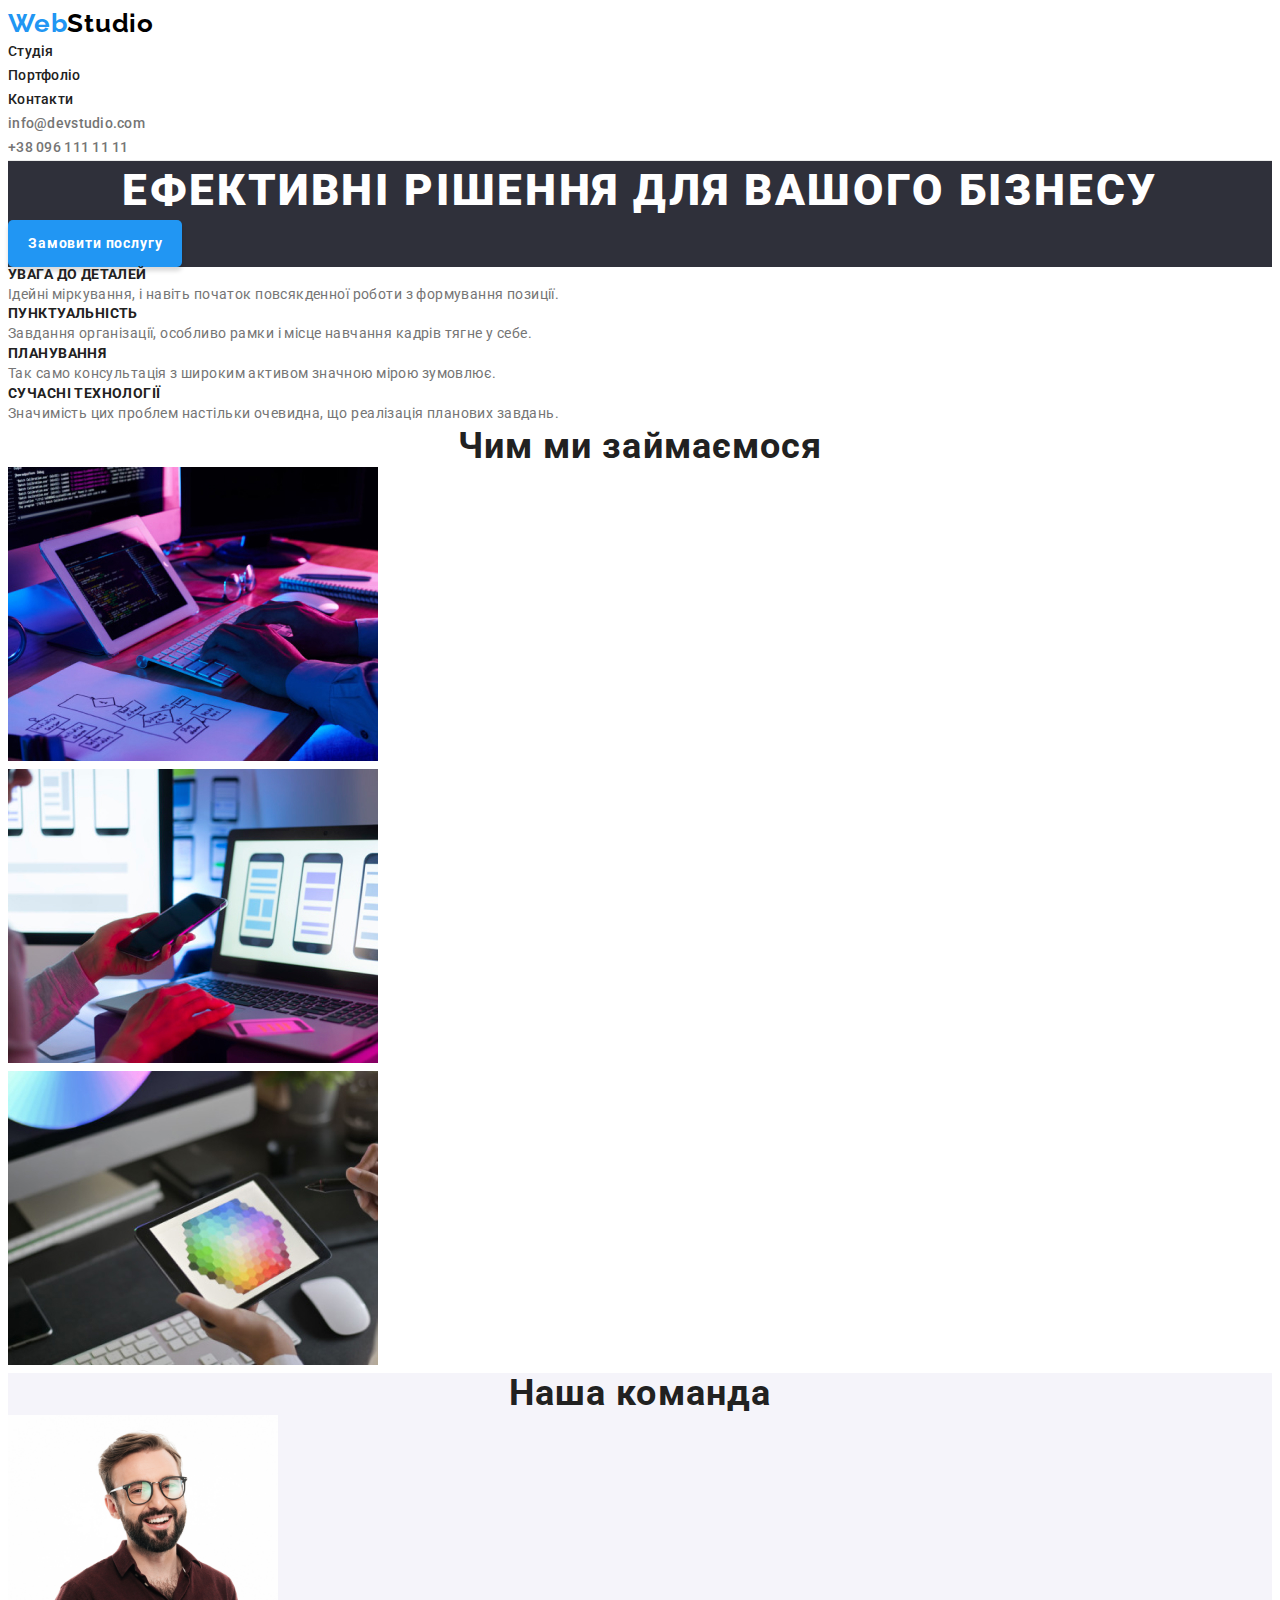
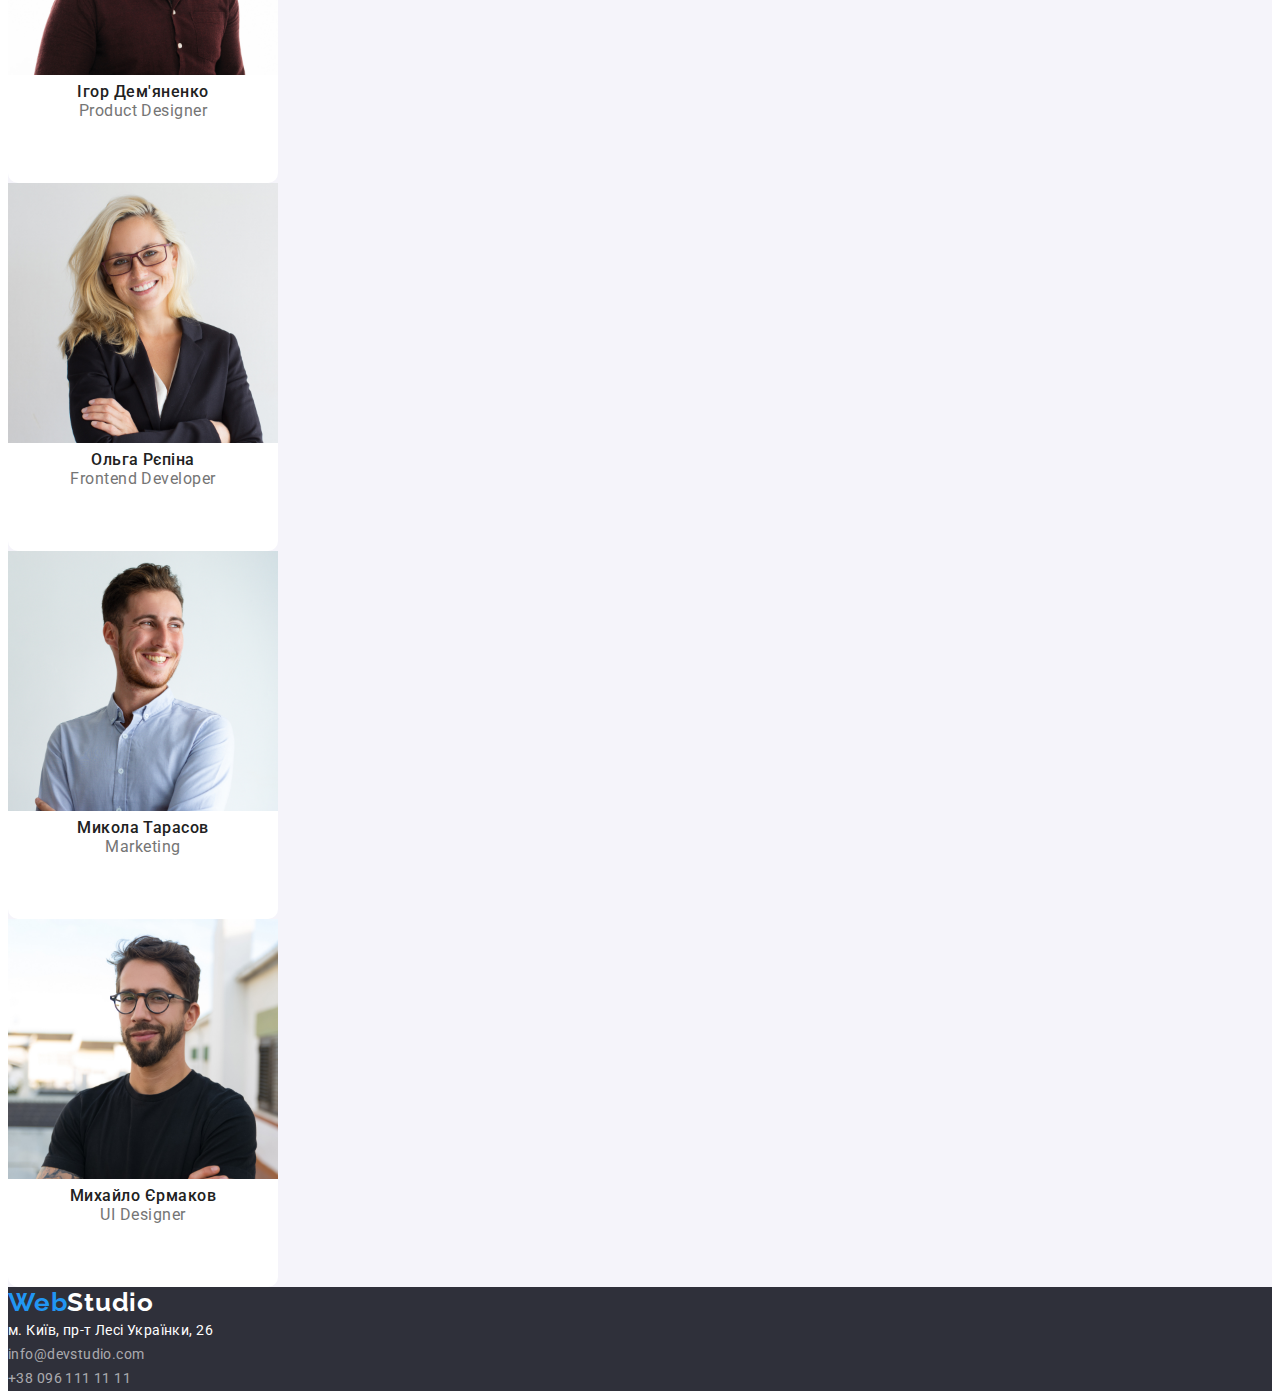
==== index.html @ 0bde0a6d "add reset.css" ====
<!DOCTYPE html>
<html lang="uk">
  <head>
    <meta charset="UTF-8" />
    <meta name="viewport" content="width=device-width, initial-scale=1.0" />
    <title>WebStudio</title>
    <link rel="preconnect" href="https://fonts.googleapis.com" />
    <link rel="preconnect" href="https://fonts.gstatic.com" crossorigin />
    <link
      href="https://fonts.googleapis.com/css2?family=Raleway:wght@700&family=Roboto:wdth,wght@75..100,100..900&display=swap"
      rel="stylesheet"
    />
    <link
      rel="stylesheet"
      href="https://cdnjs.cloudflare.com/ajax/libs/modern-normalize/3.0.1/modern-normalize.min.css"
      integrity="sha512-q6WgHqiHlKyOqslT/lgBgodhd03Wp4BEqKeW6nNtlOY4quzyG3VoQKFrieaCeSnuVseNKRGpGeDU3qPmabCANg=="
      crossorigin="anonymous"
      referrerpolicy="no-referrer"
    />
    <link rel="stylesheet" href="./src/styles/reset.css" />
    <link rel="stylesheet" href="./src/styles/style.css" />
  </head>
  <body>
    <!--Header-->
    <header class="header">
      <a class="logo" href="./index.html"
        >Web<span class="logo-part">Studio</span></a
      >
      <nav class="navigation">
        <ul class="nav-list">
          <li class="nav-item">
            <a class="nav-link" href="./index.html">Студія</a>
          </li>
          <li class="nav-item">
            <a class="nav-link" href="./src/pages/portfolio.html">Портфоліо</a>
          </li>
          <li class="nav-item">
            <a class="nav-link" href="#">Контакти</a>
          </li>
        </ul>
      </nav>
      <ul class="header-contacts-list">
        <li class="header-contacts-item">
          <a class="header-contacts-link" href="mailto:info@devstudio.com"
            >info@devstudio.com</a
          >
        </li>
        <li class="header-contacts-item">
          <a class="header-contacts-link" href="tel:+380961111111"
            >+38 096 111 11 11</a
          >
        </li>
      </ul>
    </header>
    <main class="main">
      <!--Title section-->
      <section class="hero">
        <div class="hero-description">
          <h1 class="hero-title">ЕФЕКТИВНІ РІШЕННЯ ДЛЯ ВАШОГО БІЗНЕСУ</h1>
          <button class="hero-button" type="button">Замовити послугу</button>
        </div>
      </section>
      <!--Work details-->
      <section class="advantures">
        <ul class="advantures-list">
          <li class="advantures-item">
            <h3 class="advantures-title">УВАГА ДО ДЕТАЛЕЙ</h3>
            <p class="advantures-text">
              Ідейні міркування, і навіть початок повсякденної роботи з
              формування позиції.
            </p>
          </li>
          <li class="advantures-item">
            <h3 class="advantures-title">ПУНКТУАЛЬНІСТЬ</h3>
            <p class="advantures-text">
              Завдання організації, особливо рамки і місце навчання кадрів тягне
              у себе.
            </p>
          </li>
          <li class="advantures-item">
            <h3 class="advantures-title">ПЛАНУВАННЯ</h3>
            <p class="advantures-text">
              Так само консультація з широким активом значною мірою зумовлює.
            </p>
          </li>
          <li class="advantures-item">
            <h3 class="advantures-title">СУЧАСНІ ТЕХНОЛОГІЇ</h3>
            <p class="advantures-text">
              Значимість цих проблем настільки очевидна, що реалізація планових
              завдань.
            </p>
          </li>
        </ul>
      </section>
      <!--Work photos-->
      <section class="work">
        <h2 class="work-title">Чим ми займаємося</h2>
        <ul class="work-list">
          <li class="work-item">
            <img
              class="work-photo"
              src="./src/img/work/frontend.jpg"
              alt="Frontend Development"
            />
          </li>
          <li class="work-item">
            <img
              class="work-photo"
              src="./src/img/work/design-1.jpg"
              alt="Product Design"
            />
          </li>
          <li class="work-item">
            <img
              class="work-photo"
              src="./src/img/work/design-2.jpg"
              alt="UI Design"
            />
          </li>
        </ul>
      </section>
      <!--Team bio-->
      <section class="team">
        <h2 class="team-title">Наша команда</h2>
        <ul class="team-list">
          <li class="team-item">
            <article class="teammate">
              <div class="teammate-photo">
                <img
                  class="teammate-img"
                  src="./src/img/team/igor.jpg"
                  alt="Ігор Дем'яненко"
                />
              </div>
              <h3 class="teammate-name">Ігор Дем'яненко</h3>
              <p class="teammate-role">Product Designer</p>
            </article>
          </li>
          <li class="team-item">
            <article class="teammate">
              <div class="teammate-photo">
                <img
                  class="teammate-img"
                  src="./src/img/team/olga.jpg"
                  alt="Ольга Рєпіна"
                />
              </div>
              <h3 class="teammate-name">Ольга Рєпіна</h3>
              <p class="teammate-role">Frontend Developer</p>
            </article>
          </li>
          <li class="team-item">
            <article class="teammate">
              <div class="teammate-photo">
                <img
                  class="teammate-img"
                  src="./src/img/team/mykola.jpg"
                  alt="икола Тарасов"
                />
              </div>
              <h3 class="teammate-name">Микола Тарасов</h3>
              <p class="teammate-role">Marketing</p>
            </article>
          </li>
          <li class="team-item">
            <article class="teammate">
              <div class="teammate-photo">
                <img
                  class="teammate-img"
                  src="./src/img/team/michailo.jpg"
                  alt="Михайло Єрмаков"
                />
              </div>
              <h3 class="teammate-name">Михайло Єрмаков</h3>
              <p class="teammate-role">UI Designer</p>
            </article>
          </li>
        </ul>
      </section>
    </main>
    <!--Footer-->
    <footer class="footer">
      <a class="footer-logo" href="/index.html"
        >Web<span class="footer-logo-part">Studio</span></a
      >
      <address class="footer-adress">
        <p class="footer-adress-text">м. Київ, пр-т Лесі Українки, 26</p>
        <ul class="footer-contacts-list">
          <li class="footer-contacts-item">
            <a class="footer-contacts-link" href="mailto:info@devstudio.com"
              >info@devstudio.com</a
            >
          </li>
          <li class="footer-contacts-item">
            <a class="footer-contacts-link" href="tel:+380961111111"
              >+38 096 111 11 11</a
            >
          </li>
        </ul>
      </address>
    </footer>
  </body>
</html>
---- src/styles/style.css ----
:root {
  /*Кольори*/
  --color-text-title: #212121;
  --color-bg-primary: #2f303a;
  --color-text-contact: rgba(255, 255, 255, 0.6);
  --color-header-border: #ececec;
  --color-team-section: #f5f4fa;
  --color-first-logo: #2196f3;
  --color-second-logo: #000000;
  --color-text-main: #757575;
  --color-work-section: #ffffff;
  --color-gallery-border: #eeeeee;

  /*Шрифти*/
  --font-primary: "Roboto", serif;
  --font-secondary: "Raleway", serif;
}

li {
  list-style-type: none;
}

ul {
  padding-left: 0;
}

body {
  font-family: var(--font-primary);
  font-size: 14px;
  font-weight: 400;
  line-height: 1.71;
  color: var(--color-text-main);
}

/*HEADER*/
.logo {
  font-family: var(--font-secondary);
  font-size: 26px;
  line-height: 1.19;
  font-weight: 700;
  text-decoration: none;
  cursor: pointer;
  color: var(--color-first-logo);
  letter-spacing: 0.03em;
}

.logo-part {
  color: var(--color-second-logo);
  letter-spacing: 0.03em;
}
.nav-link {
  text-decoration: none;
  font-weight: 500;
  color: var(--color-text-title);
  line-height: 1.14;
  letter-spacing: 0.02em;
}

.header-contacts-link {
  text-decoration: none;
  font-weight: 500;
  color: var(--color-text-main);
  line-height: 1.14;
  letter-spacing: 0.02em;
}

.nav-link:hover {
  color: var(--color-first-logo);
}

.nav-link:active {
  color: var(--color-first-logo);
}

.header-contacts-link:hover {
  color: var(--color-first-logo);
}

/*STUDIO SECTIONS*/
.hero {
  background-color: var(--color-bg-primary);
  border-top: 1px solid var(--color-header-border);
}

.hero-title {
  color: var(--color-work-section);
  font-weight: 900;
  line-height: 1.36;
  font-size: 44px;
  letter-spacing: 0.06em;
  text-transform: uppercase;
  text-align: center;
}

.hero-button {
  background-color: var(--color-first-logo);
  font-weight: 700;
  color: var(--color-work-section);
  line-height: 1.87;
  cursor: pointer;
  border: none;
  padding: 10px 20px;
  border-radius: 5px;
  letter-spacing: 0.06em;
  text-align: center;
  box-shadow: 0 4px 4px 0 rgba(0, 0, 0, 0.15);
}

.hero-button:hover {
  transform: translateY(-2px);
}

.advantures-title {
  font-size: 14px;
  font-weight: 700;
  line-height: 1.14;
  color: var(--color-text-title);
  letter-spacing: 0.03em;
  text-transform: uppercase;
}

.advantures-text {
  font-size: 14px;
  font-weight: 400;
  line-height: 1.7;
  color: var(--color-text-main);
  letter-spacing: 0.03em;
}

.work-title {
  color: var(--color-text-title);
  font-size: 36px;
  font-weight: 700;
  line-height: 1.16;
  letter-spacing: 0.03em;
  text-align: center;
}

/*Team Section*/
.team {
  background-color: var(--color-team-section);
}

.teammate {
  border-radius: 0 0 4px 4px;
  background-color: var(--color-work-section);
  border-radius: 10px;
  width: 270px;
  height: 368px;
}

.teammate-img {
  width: 270px;
  height: 260px;
}
.team-title {
  color: var(--color-text-title);
  font-size: 36px;
  font-weight: 700;
  line-height: 1.16;
  letter-spacing: 0.03em;
  text-align: center;
}

.teammate-name {
  font-size: 16px;
  color: var(--color-text-title);
  line-height: 1.18;
  font-weight: 500;
  letter-spacing: 0.03em;
  text-align: center;
}

.teammate-role {
  font-size: 16px;
  color: var(--color-text-main);
  line-height: 1.18;
  font-weight: 400;
  letter-spacing: 0.03em;
  text-align: center;
}

/*FOOTER*/
.footer {
  background-color: var(--color-bg-primary);
}

.footer-logo {
  font-family: var(--font-secondary);
  font-size: 26px;
  line-height: 1.19;
  font-weight: 700;
  text-decoration: none;
  cursor: pointer;
  color: var(--color-first-logo);
  letter-spacing: 0.03em;
}

.footer-logo-part {
  color: var(--color-work-section);
  letter-spacing: 0.03em;
}

.footer-adress-text {
  color: var(--color-work-section);
  font-size: 14px;
  line-height: 1.7;
  font-weight: 400;
  font-style: normal;
  letter-spacing: 0.03em;
}

.footer-contacts-link {
  color: var(--color-text-contact);
  font-size: 14px;
  line-height: 1.7;
  font-weight: 400;
  text-decoration: none;
  cursor: pointer;
  font-style: normal;
  letter-spacing: 0.03em;
}

.footer-contacts-link:hover {
  color: var(--color-work-section);
}
/*PORTFOLIO SECTION*/
.filter-button {
  font-size: 16px;
  font-weight: 500;
  line-height: 1.62;
  color: var(--color-text-title);
  background-color: var(--color-team-section);
  border: none;
  padding: 8px 16px;
  border-radius: 8px;
  cursor: pointer;
  letter-spacing: 0.03em;
  text-align: center;
}

.filter-button:hover {
  color: var(--color-work-section);
  background-color: var(--color-first-logo);
  box-shadow: 0 2px 2px 0 rgba(0, 0, 0, 0.12), 0 1px 2px 0 rgba(0, 0, 0, 0.08),
    0 3px 1px 0 rgba(0, 0, 0, 0.1);
}

.gallery-img {
  width: 370px;
  height: 294px;
}
.gallery-item {
  border-left: 1px solid var(--color-gallery-border);
  border-right: 1px solid var(--color-gallery-border);
  border-bottom: 1px solid var(--color-gallery-border);
  border-top: none;
}

.gallery-name {
  color: var(--color-text-title);
  font-weight: 700;
  line-height: 2;
  font-size: 18px;
  letter-spacing: 0.06em;
}

.gallery-category {
  font-size: 16px;
  font-weight: 400;
  line-height: 1.87;
  letter-spacing: 0.03em;
}

.portfolio {
  border-top: 1px solid var(--color-header-border);
}
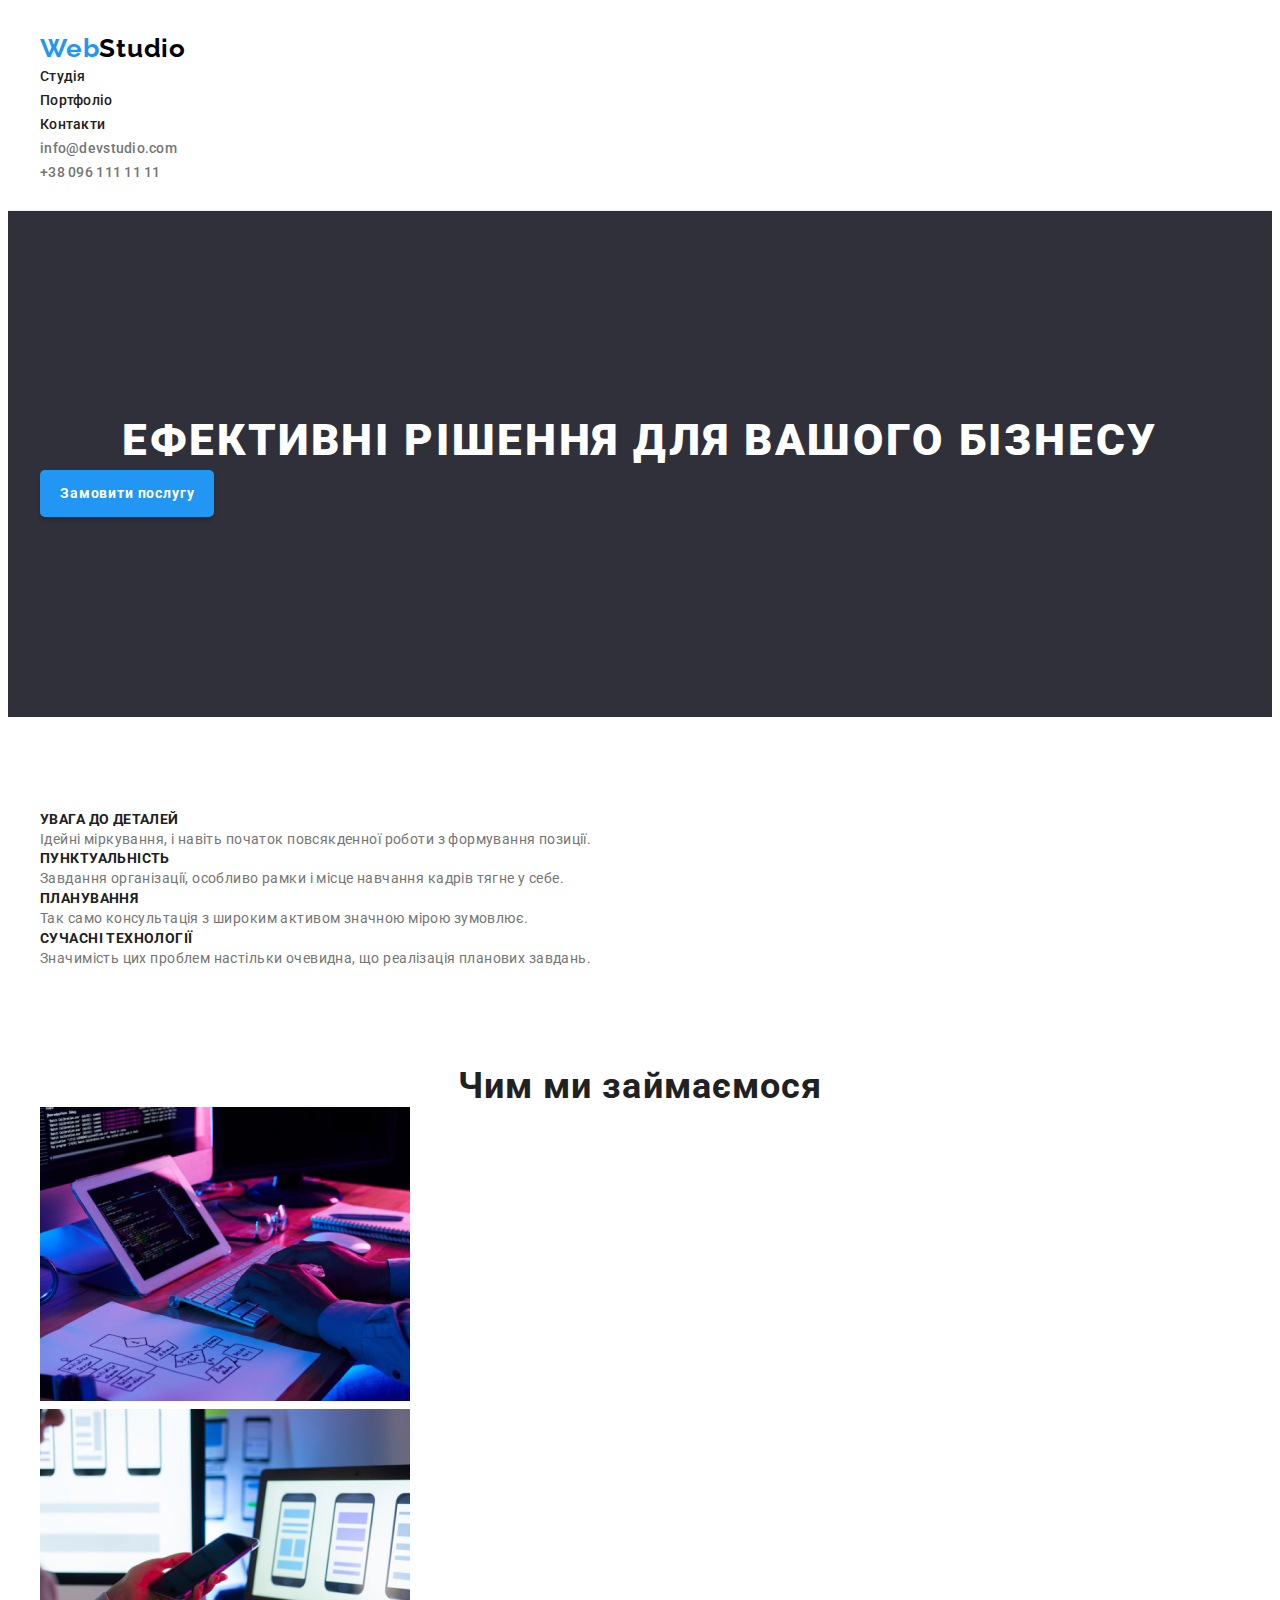
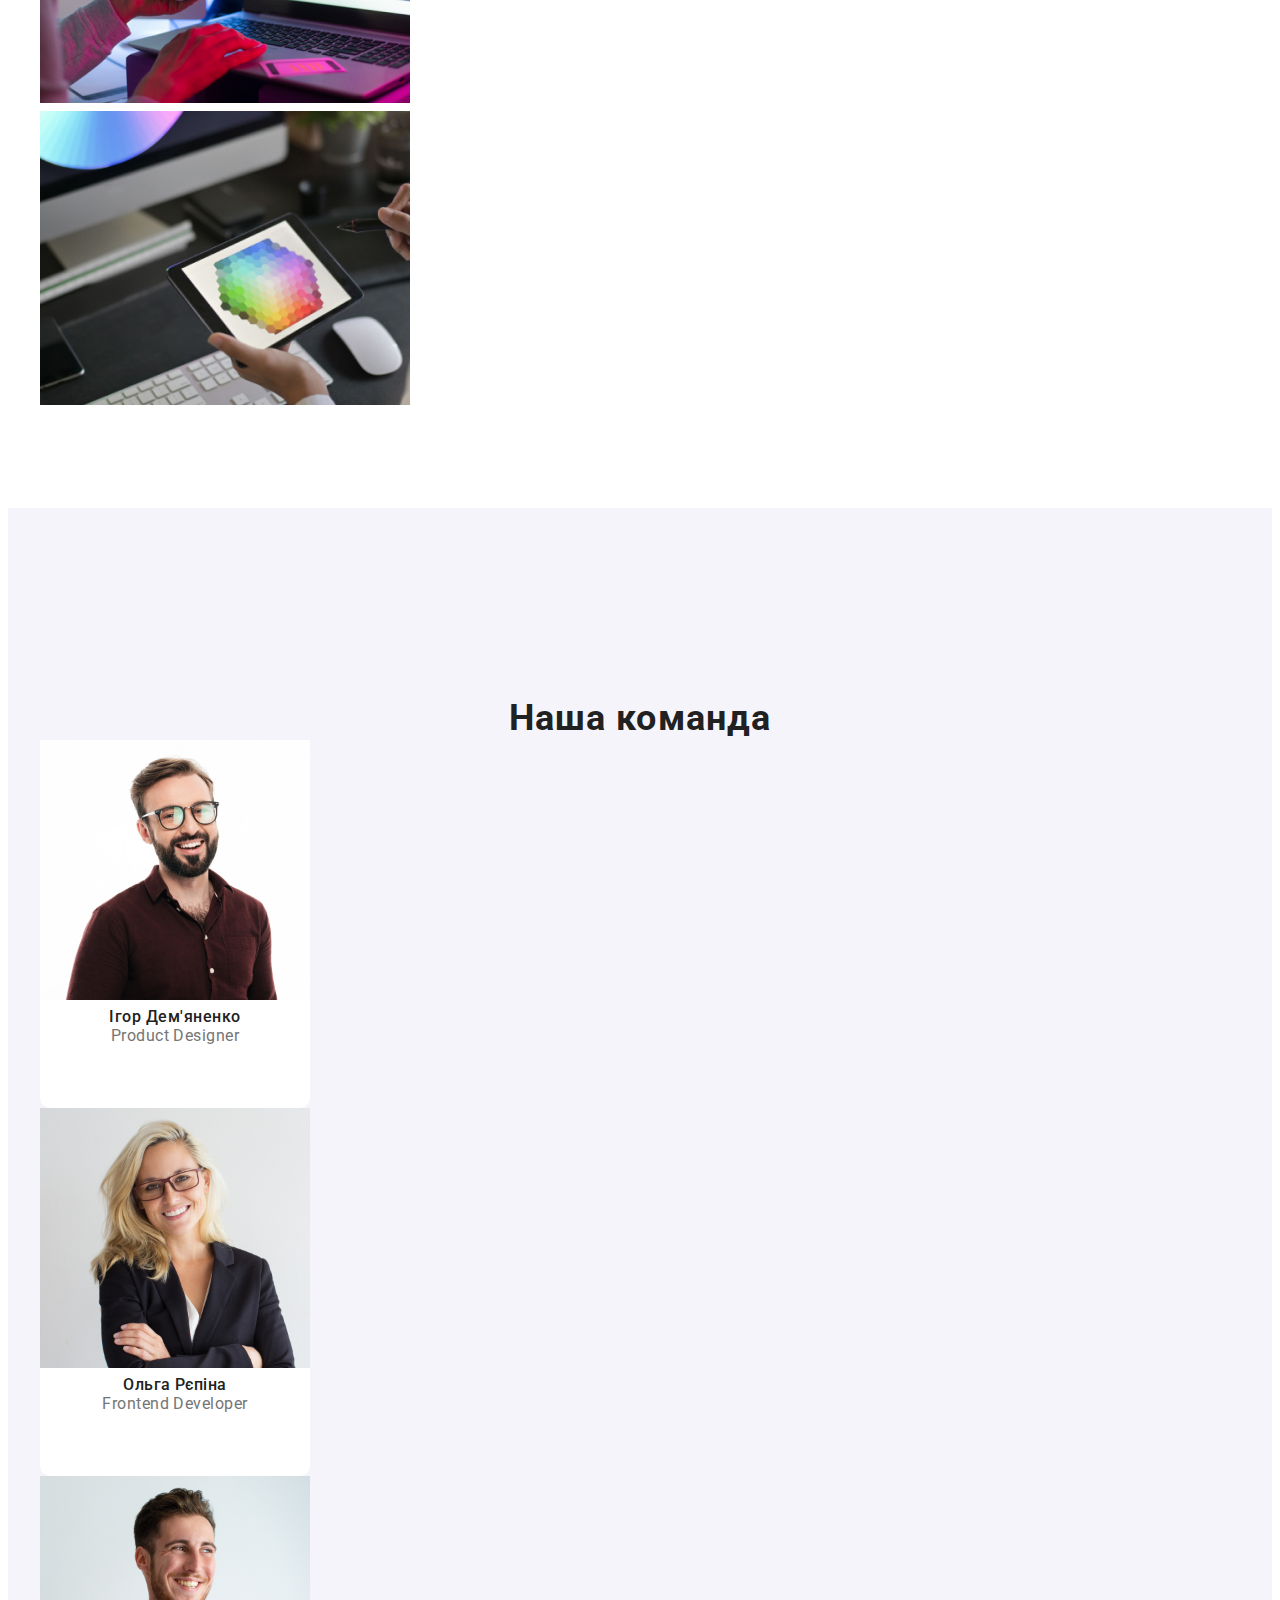
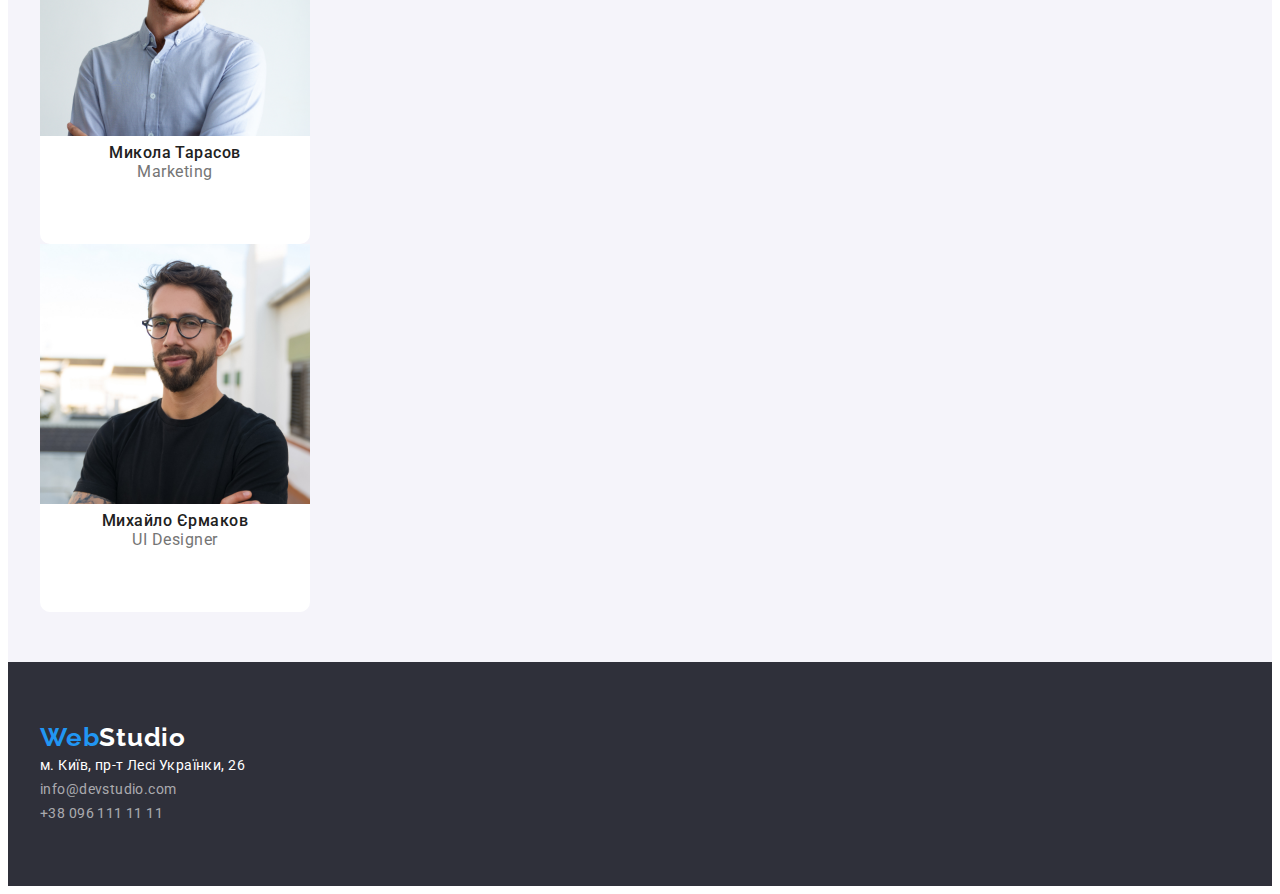
==== commit 935455eb: "add paddings" ====
--- a/index.html
+++ b/index.html
@@ -23,181 +23,195 @@
   <body>
     <!--Header-->
     <header class="header">
-      <a class="logo" href="./index.html"
-        >Web<span class="logo-part">Studio</span></a
-      >
-      <nav class="navigation">
-        <ul class="nav-list">
-          <li class="nav-item">
-            <a class="nav-link" href="./index.html">Студія</a>
-          </li>
-          <li class="nav-item">
-            <a class="nav-link" href="./src/pages/portfolio.html">Портфоліо</a>
-          </li>
-          <li class="nav-item">
-            <a class="nav-link" href="#">Контакти</a>
-          </li>
-        </ul>
-      </nav>
-      <ul class="header-contacts-list">
-        <li class="header-contacts-item">
-          <a class="header-contacts-link" href="mailto:info@devstudio.com"
-            >info@devstudio.com</a
-          >
-        </li>
-        <li class="header-contacts-item">
-          <a class="header-contacts-link" href="tel:+380961111111"
-            >+38 096 111 11 11</a
-          >
-        </li>
-      </ul>
-    </header>
-    <main class="main">
-      <!--Title section-->
-      <section class="hero">
-        <div class="hero-description">
-          <h1 class="hero-title">ЕФЕКТИВНІ РІШЕННЯ ДЛЯ ВАШОГО БІЗНЕСУ</h1>
-          <button class="hero-button" type="button">Замовити послугу</button>
-        </div>
-      </section>
-      <!--Work details-->
-      <section class="advantures">
-        <ul class="advantures-list">
-          <li class="advantures-item">
-            <h3 class="advantures-title">УВАГА ДО ДЕТАЛЕЙ</h3>
-            <p class="advantures-text">
-              Ідейні міркування, і навіть початок повсякденної роботи з
-              формування позиції.
-            </p>
-          </li>
-          <li class="advantures-item">
-            <h3 class="advantures-title">ПУНКТУАЛЬНІСТЬ</h3>
-            <p class="advantures-text">
-              Завдання організації, особливо рамки і місце навчання кадрів тягне
-              у себе.
-            </p>
-          </li>
-          <li class="advantures-item">
-            <h3 class="advantures-title">ПЛАНУВАННЯ</h3>
-            <p class="advantures-text">
-              Так само консультація з широким активом значною мірою зумовлює.
-            </p>
-          </li>
-          <li class="advantures-item">
-            <h3 class="advantures-title">СУЧАСНІ ТЕХНОЛОГІЇ</h3>
-            <p class="advantures-text">
-              Значимість цих проблем настільки очевидна, що реалізація планових
-              завдань.
-            </p>
-          </li>
-        </ul>
-      </section>
-      <!--Work photos-->
-      <section class="work">
-        <h2 class="work-title">Чим ми займаємося</h2>
-        <ul class="work-list">
-          <li class="work-item">
-            <img
-              class="work-photo"
-              src="./src/img/work/frontend.jpg"
-              alt="Frontend Development"
-            />
-          </li>
-          <li class="work-item">
-            <img
-              class="work-photo"
-              src="./src/img/work/design-1.jpg"
-              alt="Product Design"
-            />
-          </li>
-          <li class="work-item">
-            <img
-              class="work-photo"
-              src="./src/img/work/design-2.jpg"
-              alt="UI Design"
-            />
-          </li>
-        </ul>
-      </section>
-      <!--Team bio-->
-      <section class="team">
-        <h2 class="team-title">Наша команда</h2>
-        <ul class="team-list">
-          <li class="team-item">
-            <article class="teammate">
-              <div class="teammate-photo">
-                <img
-                  class="teammate-img"
-                  src="./src/img/team/igor.jpg"
-                  alt="Ігор Дем'яненко"
-                />
-              </div>
-              <h3 class="teammate-name">Ігор Дем'яненко</h3>
-              <p class="teammate-role">Product Designer</p>
-            </article>
-          </li>
-          <li class="team-item">
-            <article class="teammate">
-              <div class="teammate-photo">
-                <img
-                  class="teammate-img"
-                  src="./src/img/team/olga.jpg"
-                  alt="Ольга Рєпіна"
-                />
-              </div>
-              <h3 class="teammate-name">Ольга Рєпіна</h3>
-              <p class="teammate-role">Frontend Developer</p>
-            </article>
-          </li>
-          <li class="team-item">
-            <article class="teammate">
-              <div class="teammate-photo">
-                <img
-                  class="teammate-img"
-                  src="./src/img/team/mykola.jpg"
-                  alt="икола Тарасов"
-                />
-              </div>
-              <h3 class="teammate-name">Микола Тарасов</h3>
-              <p class="teammate-role">Marketing</p>
-            </article>
-          </li>
-          <li class="team-item">
-            <article class="teammate">
-              <div class="teammate-photo">
-                <img
-                  class="teammate-img"
-                  src="./src/img/team/michailo.jpg"
-                  alt="Михайло Єрмаков"
-                />
-              </div>
-              <h3 class="teammate-name">Михайло Єрмаков</h3>
-              <p class="teammate-role">UI Designer</p>
-            </article>
-          </li>
-        </ul>
-      </section>
-    </main>
-    <!--Footer-->
-    <footer class="footer">
-      <a class="footer-logo" href="/index.html"
-        >Web<span class="footer-logo-part">Studio</span></a
-      >
-      <address class="footer-adress">
-        <p class="footer-adress-text">м. Київ, пр-т Лесі Українки, 26</p>
-        <ul class="footer-contacts-list">
-          <li class="footer-contacts-item">
-            <a class="footer-contacts-link" href="mailto:info@devstudio.com"
+      <div class="container">
+        <a class="logo" href="./index.html"
+          >Web<span class="logo-part">Studio</span></a
+        >
+        <nav class="navigation">
+          <ul class="nav-list">
+            <li class="nav-item">
+              <a class="nav-link" href="./index.html">Студія</a>
+            </li>
+            <li class="nav-item">
+              <a class="nav-link" href="./src/pages/portfolio.html"
+                >Портфоліо</a
+              >
+            </li>
+            <li class="nav-item">
+              <a class="nav-link" href="#">Контакти</a>
+            </li>
+          </ul>
+        </nav>
+        <ul class="header-contacts-list">
+          <li class="header-contacts-item">
+            <a class="header-contacts-link" href="mailto:info@devstudio.com"
               >info@devstudio.com</a
             >
           </li>
-          <li class="footer-contacts-item">
-            <a class="footer-contacts-link" href="tel:+380961111111"
+          <li class="header-contacts-item">
+            <a class="header-contacts-link" href="tel:+380961111111"
               >+38 096 111 11 11</a
             >
           </li>
         </ul>
-      </address>
+      </div>
+    </header>
+    <main class="main">
+      <!--Hero section-->
+      <section class="hero">
+        <div class="container">
+          <div class="hero-description">
+            <h1 class="hero-title">ЕФЕКТИВНІ РІШЕННЯ ДЛЯ ВАШОГО БІЗНЕСУ</h1>
+            <button class="hero-button" type="button">Замовити послугу</button>
+          </div>
+        </div>
+      </section>
+      <!--Work details-->
+      <section class="advantures">
+        <div class="container">
+          <ul class="advantures-list">
+            <li class="advantures-item">
+              <h3 class="advantures-title">УВАГА ДО ДЕТАЛЕЙ</h3>
+              <p class="advantures-text">
+                Ідейні міркування, і навіть початок повсякденної роботи з
+                формування позиції.
+              </p>
+            </li>
+            <li class="advantures-item">
+              <h3 class="advantures-title">ПУНКТУАЛЬНІСТЬ</h3>
+              <p class="advantures-text">
+                Завдання організації, особливо рамки і місце навчання кадрів
+                тягне у себе.
+              </p>
+            </li>
+            <li class="advantures-item">
+              <h3 class="advantures-title">ПЛАНУВАННЯ</h3>
+              <p class="advantures-text">
+                Так само консультація з широким активом значною мірою зумовлює.
+              </p>
+            </li>
+            <li class="advantures-item">
+              <h3 class="advantures-title">СУЧАСНІ ТЕХНОЛОГІЇ</h3>
+              <p class="advantures-text">
+                Значимість цих проблем настільки очевидна, що реалізація
+                планових завдань.
+              </p>
+            </li>
+          </ul>
+        </div>
+      </section>
+      <!--Work photos-->
+      <section class="work">
+        <div class="container">
+          <h2 class="work-title">Чим ми займаємося</h2>
+          <ul class="work-list">
+            <li class="work-item">
+              <img
+                class="work-photo"
+                src="./src/img/work/frontend.jpg"
+                alt="Frontend Development"
+              />
+            </li>
+            <li class="work-item">
+              <img
+                class="work-photo"
+                src="./src/img/work/design-1.jpg"
+                alt="Product Design"
+              />
+            </li>
+            <li class="work-item">
+              <img
+                class="work-photo"
+                src="./src/img/work/design-2.jpg"
+                alt="UI Design"
+              />
+            </li>
+          </ul>
+        </div>
+      </section>
+      <!--Team bio-->
+      <section class="team">
+        <div class="container">
+          <h2 class="team-title">Наша команда</h2>
+          <ul class="team-list">
+            <li class="team-item">
+              <article class="teammate">
+                <div class="teammate-photo">
+                  <img
+                    class="teammate-img"
+                    src="./src/img/team/igor.jpg"
+                    alt="Ігор Дем'яненко"
+                  />
+                </div>
+                <h3 class="teammate-name">Ігор Дем'яненко</h3>
+                <p class="teammate-role">Product Designer</p>
+              </article>
+            </li>
+            <li class="team-item">
+              <article class="teammate">
+                <div class="teammate-photo">
+                  <img
+                    class="teammate-img"
+                    src="./src/img/team/olga.jpg"
+                    alt="Ольга Рєпіна"
+                  />
+                </div>
+                <h3 class="teammate-name">Ольга Рєпіна</h3>
+                <p class="teammate-role">Frontend Developer</p>
+              </article>
+            </li>
+            <li class="team-item">
+              <article class="teammate">
+                <div class="teammate-photo">
+                  <img
+                    class="teammate-img"
+                    src="./src/img/team/mykola.jpg"
+                    alt="икола Тарасов"
+                  />
+                </div>
+                <h3 class="teammate-name">Микола Тарасов</h3>
+                <p class="teammate-role">Marketing</p>
+              </article>
+            </li>
+            <li class="team-item">
+              <article class="teammate">
+                <div class="teammate-photo">
+                  <img
+                    class="teammate-img"
+                    src="./src/img/team/michailo.jpg"
+                    alt="Михайло Єрмаков"
+                  />
+                </div>
+                <h3 class="teammate-name">Михайло Єрмаков</h3>
+                <p class="teammate-role">UI Designer</p>
+              </article>
+            </li>
+          </ul>
+        </div>
+      </section>
+    </main>
+    <!--Footer-->
+    <footer class="footer">
+      <div class="container">
+        <a class="footer-logo" href="/index.html"
+          >Web<span class="footer-logo-part">Studio</span></a
+        >
+        <address class="footer-adress">
+          <p class="footer-adress-text">м. Київ, пр-т Лесі Українки, 26</p>
+          <ul class="footer-contacts-list">
+            <li class="footer-contacts-item">
+              <a class="footer-contacts-link" href="mailto:info@devstudio.com"
+                >info@devstudio.com</a
+              >
+            </li>
+            <li class="footer-contacts-item">
+              <a class="footer-contacts-link" href="tel:+380961111111"
+                >+38 096 111 11 11</a
+              >
+            </li>
+          </ul>
+        </address>
+      </div>
     </footer>
   </body>
 </html>
--- a/src/styles/style.css
+++ b/src/styles/style.css
@@ -32,6 +32,14 @@
   color: var(--color-text-main);
 }
 
+.container {
+  max-width: 1200px;
+  margin-right: auto;
+  margin-left: auto;
+  padding-right: 15px;
+  padding-left: 15px;
+}
+
 /*HEADER*/
 .logo {
   font-family: var(--font-secondary);
@@ -44,6 +52,10 @@
   letter-spacing: 0.03em;
 }
 
+.header {
+  padding-top: 25px;
+  padding-bottom: 25px;
+}
 .logo-part {
   color: var(--color-second-logo);
   letter-spacing: 0.03em;
@@ -76,10 +88,12 @@
   color: var(--color-first-logo);
 }
 
-/*STUDIO SECTIONS*/
+/*Hero Section*/
 .hero {
   background-color: var(--color-bg-primary);
   border-top: 1px solid var(--color-header-border);
+  padding-top: 200px;
+  padding-bottom: 200px;
 }
 
 .hero-title {
@@ -110,6 +124,11 @@
   transform: translateY(-2px);
 }
 
+/*Work Details Section*/
+.advantures {
+  padding-top: 95px;
+  padding-bottom: 95px;
+}
 .advantures-title {
   font-size: 14px;
   font-weight: 700;
@@ -127,6 +146,7 @@
   letter-spacing: 0.03em;
 }
 
+/*Work Section*/
 .work-title {
   color: var(--color-text-title);
   font-size: 36px;
@@ -134,11 +154,17 @@
   line-height: 1.16;
   letter-spacing: 0.03em;
   text-align: center;
+}
+
+.work {
+  padding-bottom: 95px;
 }
 
 /*Team Section*/
 .team {
   background-color: var(--color-team-section);
+  padding-top: 190px;
+  padding-bottom: 50px;
 }
 
 .teammate {
@@ -183,6 +209,8 @@
 /*FOOTER*/
 .footer {
   background-color: var(--color-bg-primary);
+  padding-top: 60px;
+  padding-bottom: 60px;
 }
 
 .footer-logo {
@@ -225,6 +253,10 @@
   color: var(--color-work-section);
 }
 /*PORTFOLIO SECTION*/
+.portfolio {
+  padding-top: 70px;
+  padding-bottom: 95px;
+}
 .filter-button {
   font-size: 16px;
   font-weight: 500;
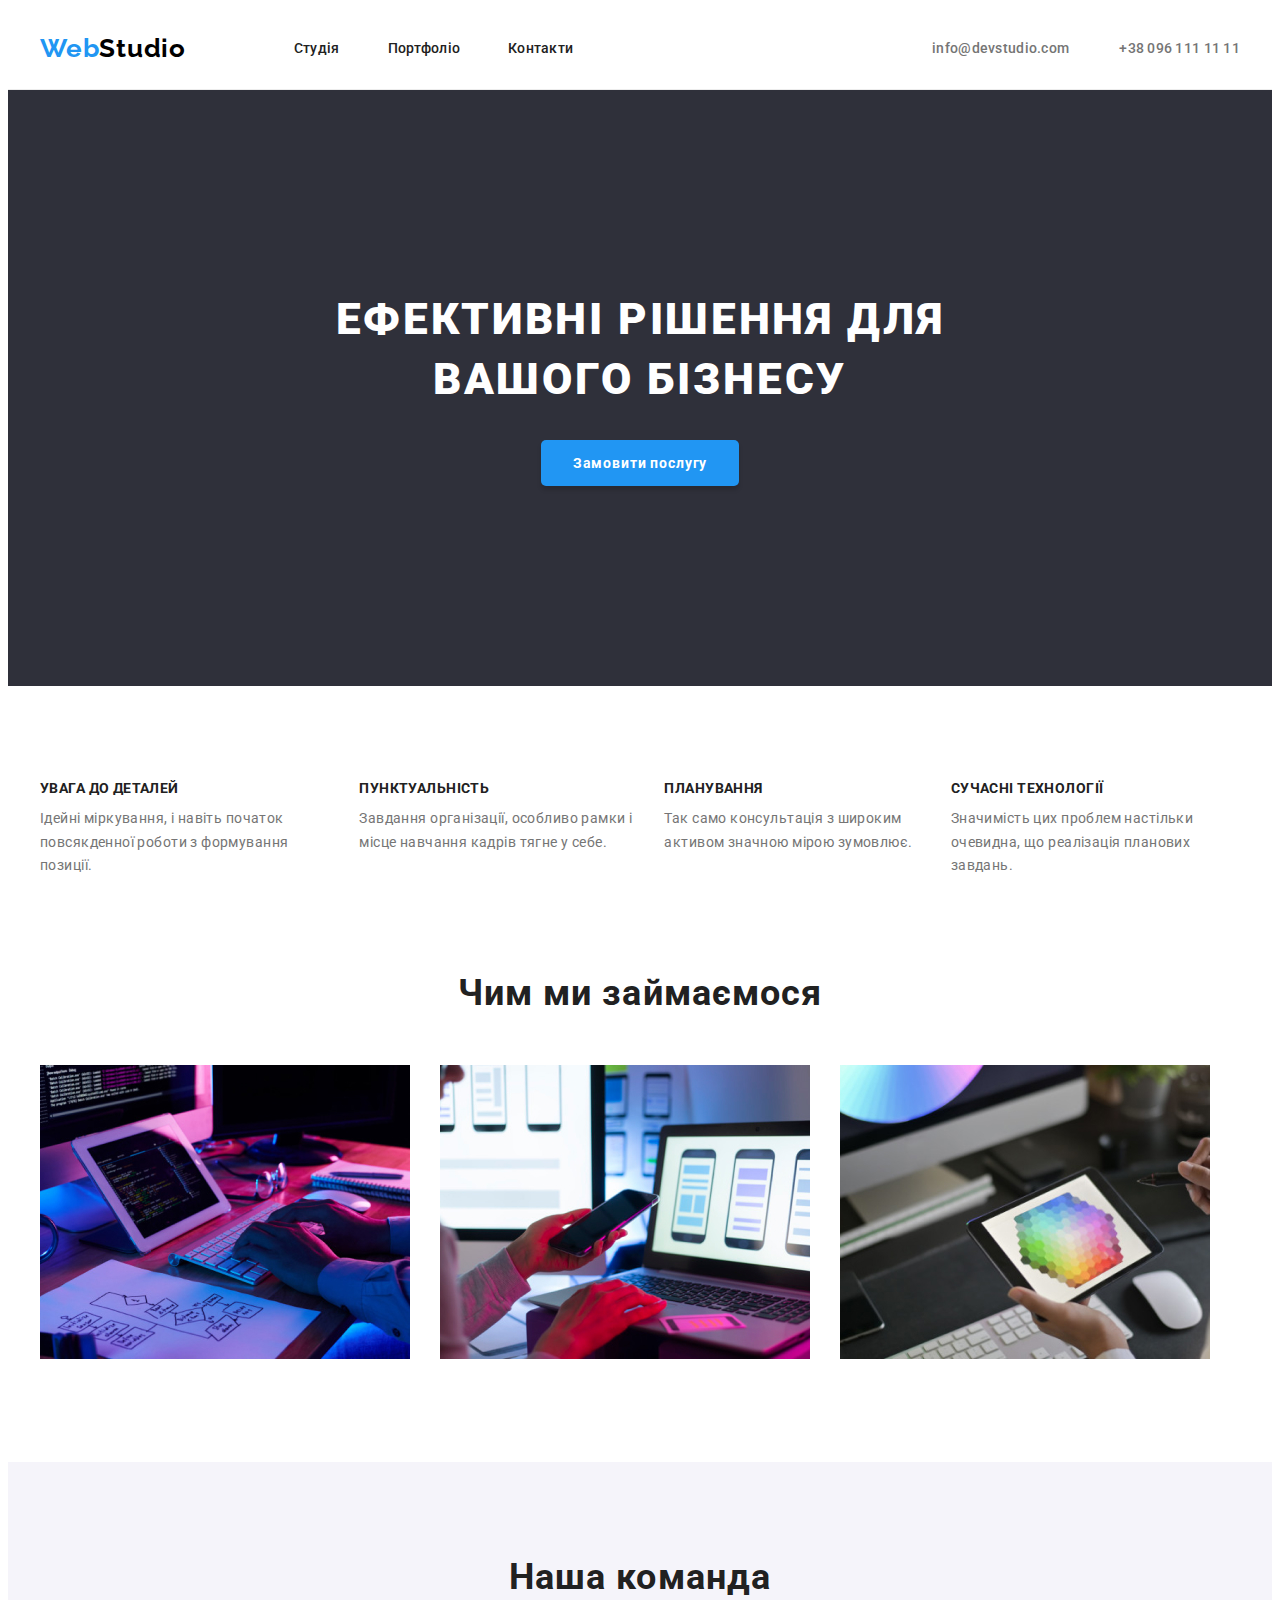
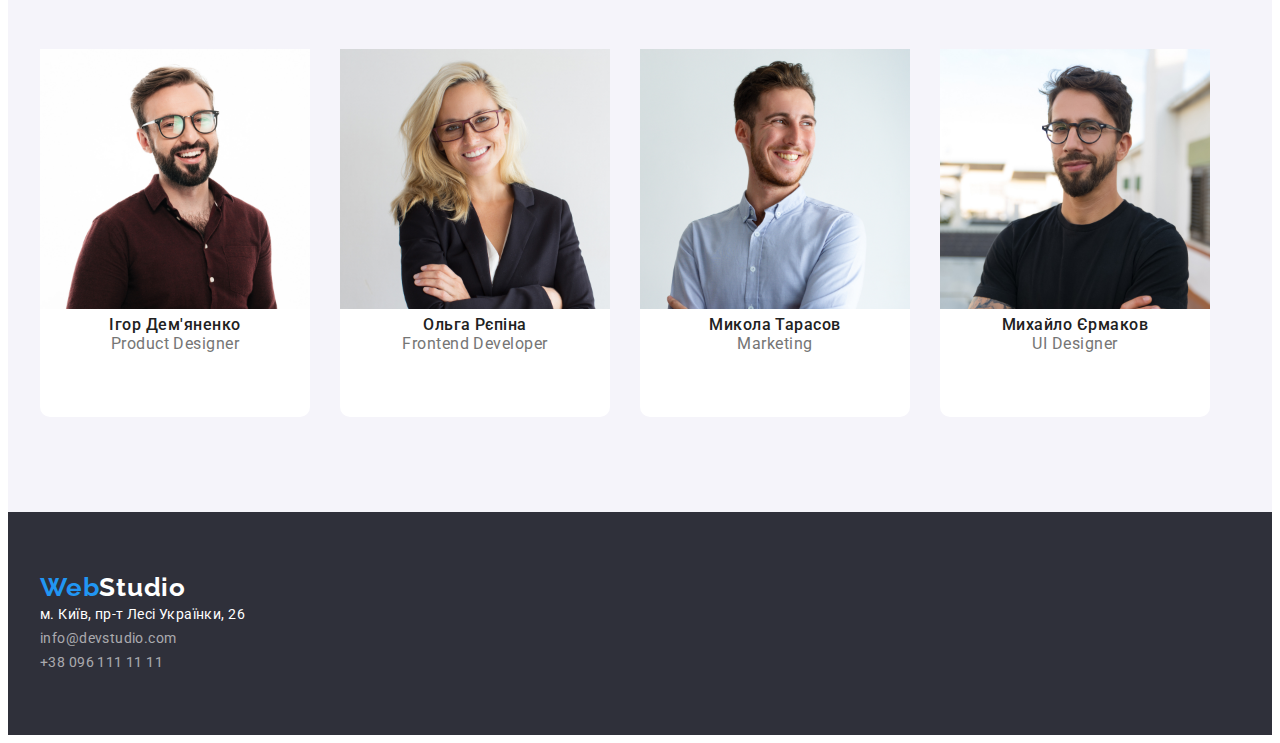
==== commit 9816db7f: "added flexboxes and changed the location of objects" ====
--- a/index.html
+++ b/index.html
@@ -23,7 +23,7 @@
   <body>
     <!--Header-->
     <header class="header">
-      <div class="container">
+      <div class="container header-container">
         <a class="logo" href="./index.html"
           >Web<span class="logo-part">Studio</span></a
         >
@@ -59,7 +59,7 @@
     <main class="main">
       <!--Hero section-->
       <section class="hero">
-        <div class="container">
+        <div class="container hero-container">
           <div class="hero-description">
             <h1 class="hero-title">ЕФЕКТИВНІ РІШЕННЯ ДЛЯ ВАШОГО БІЗНЕСУ</h1>
             <button class="hero-button" type="button">Замовити послугу</button>
@@ -68,7 +68,7 @@
       </section>
       <!--Work details-->
       <section class="advantures">
-        <div class="container">
+        <div class="container advantures-container">
           <ul class="advantures-list">
             <li class="advantures-item">
               <h3 class="advantures-title">УВАГА ДО ДЕТАЛЕЙ</h3>
@@ -102,7 +102,7 @@
       </section>
       <!--Work photos-->
       <section class="work">
-        <div class="container">
+        <div class="container work-container">
           <h2 class="work-title">Чим ми займаємося</h2>
           <ul class="work-list">
             <li class="work-item">
@@ -131,7 +131,7 @@
       </section>
       <!--Team bio-->
       <section class="team">
-        <div class="container">
+        <div class="container team-container">
           <h2 class="team-title">Наша команда</h2>
           <ul class="team-list">
             <li class="team-item">
--- a/src/styles/style.css
+++ b/src/styles/style.css
@@ -52,14 +52,32 @@
   letter-spacing: 0.03em;
 }
 
+.header-container {
+  display: flex;
+  justify-content: space-between;
+  align-items: center;
+  max-width: 1200px;
+}
+
 .header {
   padding-top: 25px;
   padding-bottom: 25px;
 }
+
+.logo {
+  margin-right: 93px;
+}
 .logo-part {
   color: var(--color-second-logo);
   letter-spacing: 0.03em;
 }
+
+.nav-list {
+  display: flex;
+  gap: 48px;
+  margin-right: 344px;
+}
+
 .nav-link {
   text-decoration: none;
   font-weight: 500;
@@ -74,6 +92,11 @@
   color: var(--color-text-main);
   line-height: 1.14;
   letter-spacing: 0.02em;
+}
+
+.header-contacts-list {
+  display: flex;
+  gap: 50px;
 }
 
 .nav-link:hover {
@@ -96,6 +119,18 @@
   padding-bottom: 200px;
 }
 
+.hero-container {
+  display: flex;
+  justify-content: center;
+  max-width: 1630px;
+}
+
+.hero-description {
+  display: flex;
+  flex-direction: column;
+  align-items: center;
+}
+
 .hero-title {
   color: var(--color-work-section);
   font-weight: 900;
@@ -104,6 +139,7 @@
   letter-spacing: 0.06em;
   text-transform: uppercase;
   text-align: center;
+  max-width: 696px;
 }
 
 .hero-button {
@@ -113,11 +149,12 @@
   line-height: 1.87;
   cursor: pointer;
   border: none;
-  padding: 10px 20px;
+  padding: 10px 32px;
   border-radius: 5px;
   letter-spacing: 0.06em;
   text-align: center;
   box-shadow: 0 4px 4px 0 rgba(0, 0, 0, 0.15);
+  margin-top: 30px;
 }
 
 .hero-button:hover {
@@ -129,6 +166,12 @@
   padding-top: 95px;
   padding-bottom: 95px;
 }
+
+.advantures-list {
+  display: flex;
+  flex-direction: row;
+  gap: 30px;
+}
 .advantures-title {
   font-size: 14px;
   font-weight: 700;
@@ -136,6 +179,7 @@
   color: var(--color-text-title);
   letter-spacing: 0.03em;
   text-transform: uppercase;
+  margin-bottom: 10px;
 }
 
 .advantures-text {
@@ -147,24 +191,37 @@
 }
 
 /*Work Section*/
-.work-title {
-  color: var(--color-text-title);
-  font-size: 36px;
-  font-weight: 700;
-  line-height: 1.16;
-  letter-spacing: 0.03em;
-  text-align: center;
-}
-
 .work {
   padding-bottom: 95px;
+}
+
+.work-title {
+  color: var(--color-text-title);
+  font-size: 36px;
+  font-weight: 700;
+  line-height: 1.16;
+  letter-spacing: 0.03em;
+  text-align: center;
+  margin-bottom: 50px;
+}
+
+.work-list {
+  display: flex;
+  flex-direction: row;
+  gap: 30px;
 }
 
 /*Team Section*/
 .team {
   background-color: var(--color-team-section);
-  padding-top: 190px;
-  padding-bottom: 50px;
+  padding-top: 95px;
+  padding-bottom: 95px;
+}
+
+.team-list {
+  display: flex;
+  flex-direction: row;
+  gap: 30px;
 }
 
 .teammate {
@@ -186,6 +243,7 @@
   line-height: 1.16;
   letter-spacing: 0.03em;
   text-align: center;
+  margin-bottom: 50px;
 }
 
 .teammate-name {
@@ -254,7 +312,7 @@
 }
 /*PORTFOLIO SECTION*/
 .portfolio {
-  padding-top: 70px;
+  padding-top: 95px;
   padding-bottom: 95px;
 }
 .filter-button {
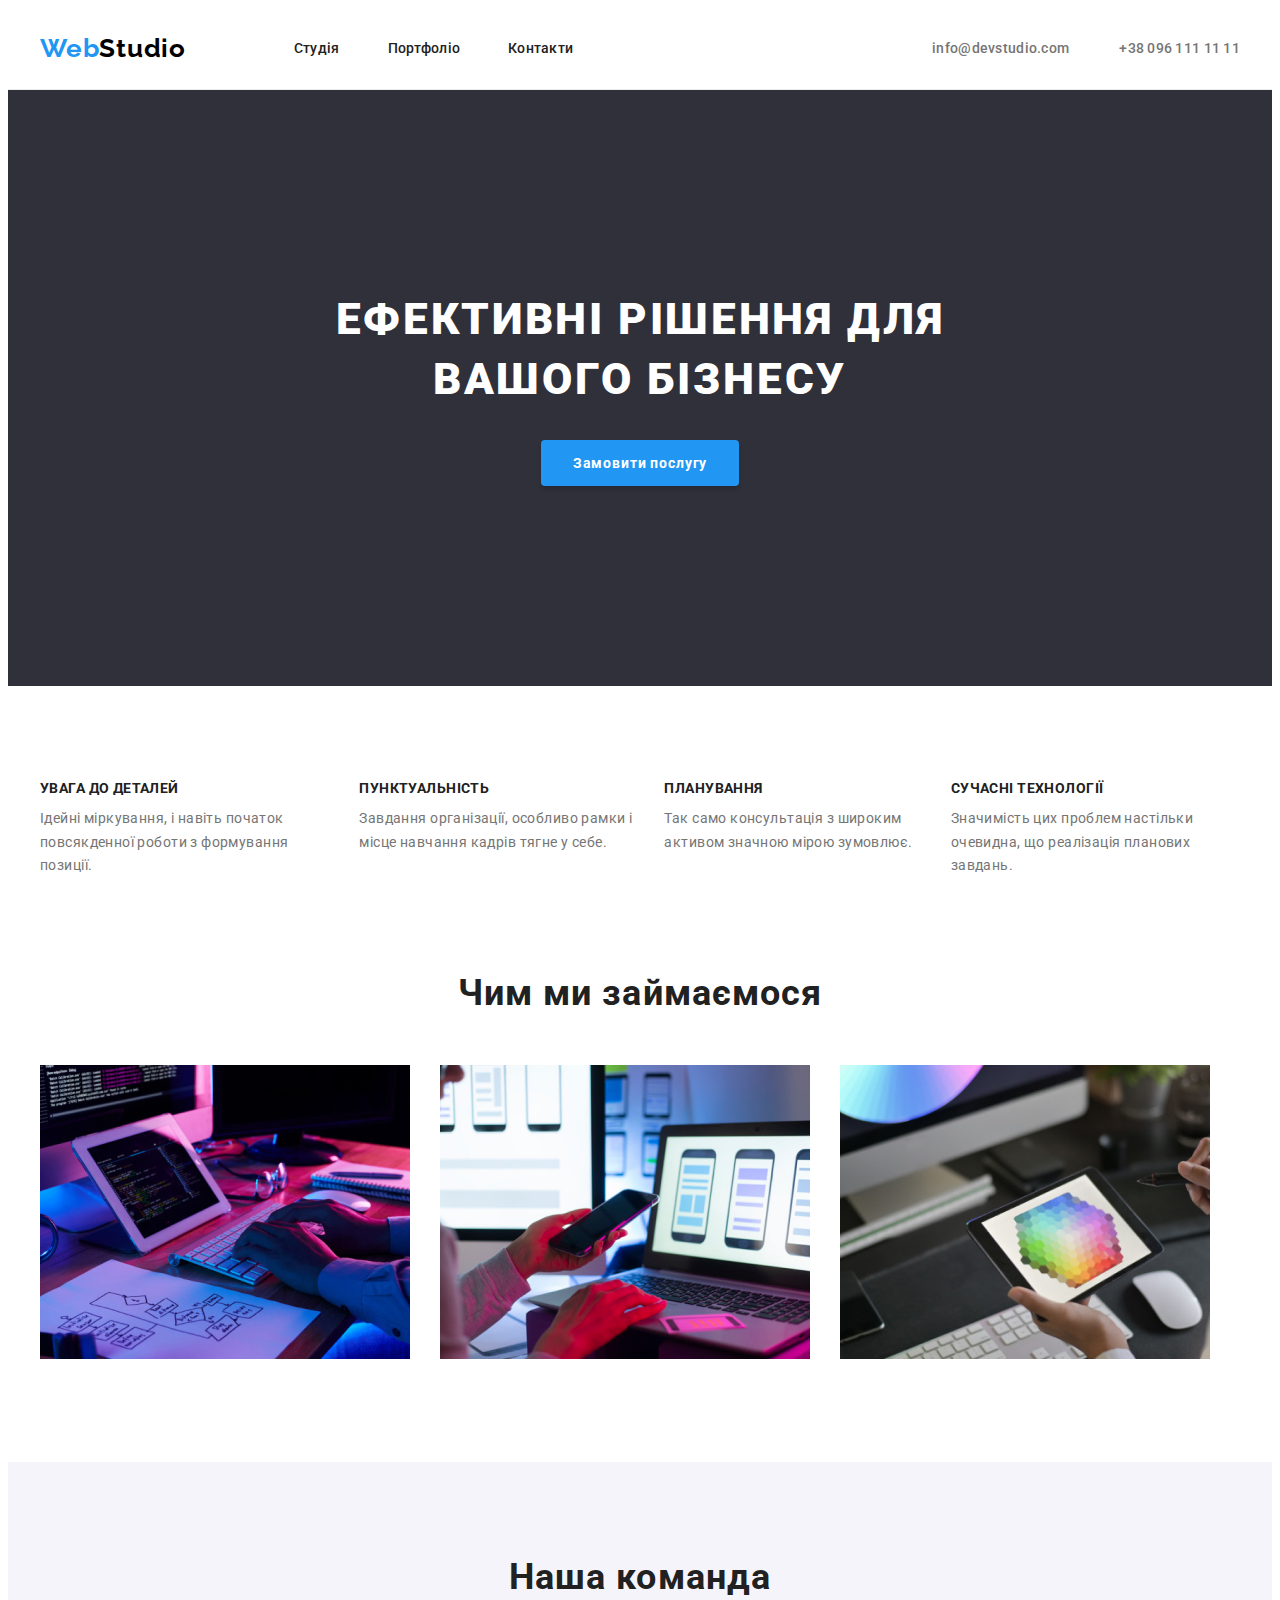
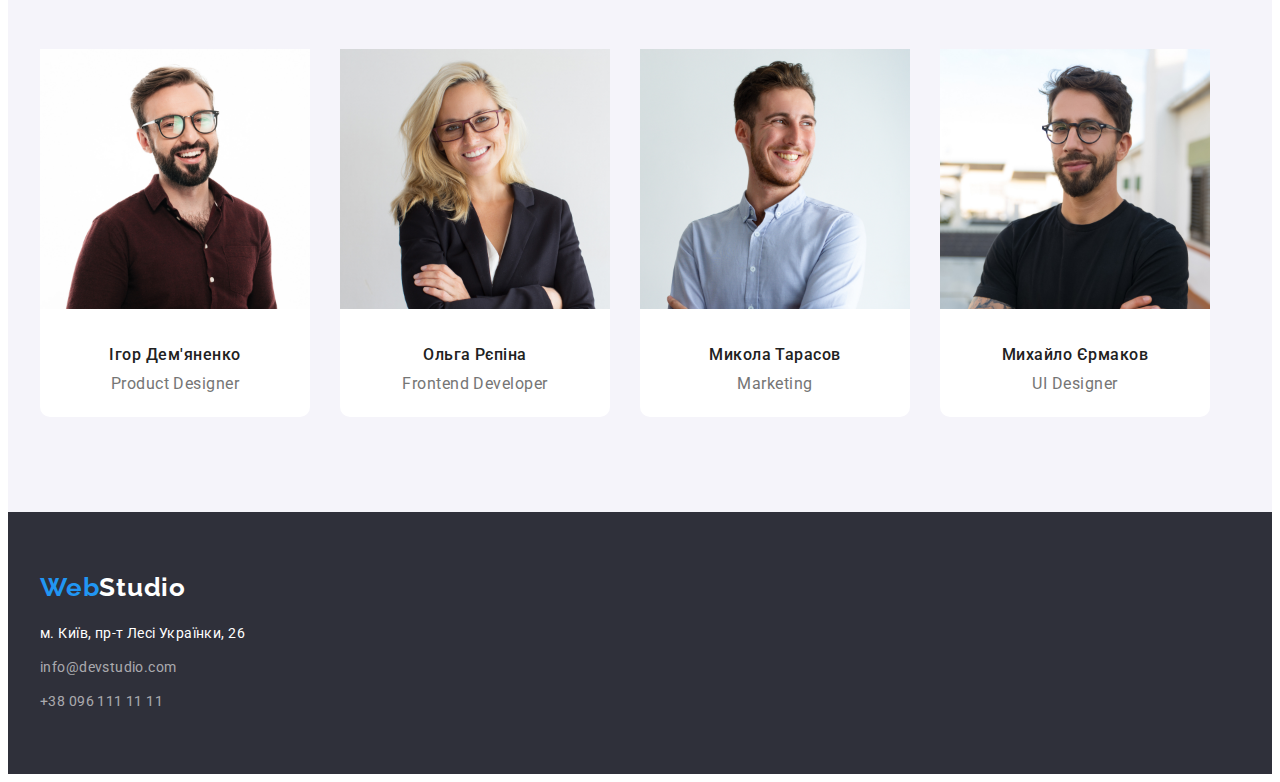
==== commit 4ba48660: "changed the location of objects on the portfolio page" ====
--- a/index.html
+++ b/index.html
@@ -192,19 +192,19 @@
     </main>
     <!--Footer-->
     <footer class="footer">
-      <div class="container">
+      <div class="container footer-container">
         <a class="footer-logo" href="/index.html"
           >Web<span class="footer-logo-part">Studio</span></a
         >
         <address class="footer-adress">
           <p class="footer-adress-text">м. Київ, пр-т Лесі Українки, 26</p>
           <ul class="footer-contacts-list">
-            <li class="footer-contacts-item">
+            <li class="footer-contacts-item-email">
               <a class="footer-contacts-link" href="mailto:info@devstudio.com"
                 >info@devstudio.com</a
               >
             </li>
-            <li class="footer-contacts-item">
+            <li class="footer-contacts-item-tel">
               <a class="footer-contacts-link" href="tel:+380961111111"
                 >+38 096 111 11 11</a
               >
--- a/src/styles/style.css
+++ b/src/styles/style.css
@@ -150,7 +150,7 @@
   cursor: pointer;
   border: none;
   padding: 10px 32px;
-  border-radius: 5px;
+  border-radius: 4px;
   letter-spacing: 0.06em;
   text-align: center;
   box-shadow: 0 4px 4px 0 rgba(0, 0, 0, 0.15);
@@ -232,6 +232,9 @@
   height: 368px;
 }
 
+.teammate-photo {
+  margin-bottom: 30px;
+}
 .teammate-img {
   width: 270px;
   height: 260px;
@@ -253,6 +256,7 @@
   font-weight: 500;
   letter-spacing: 0.03em;
   text-align: center;
+  margin-bottom: 10px;
 }
 
 .teammate-role {
@@ -262,9 +266,10 @@
   font-weight: 400;
   letter-spacing: 0.03em;
   text-align: center;
-}
-
-/*FOOTER*/
+  margin-bottom: 30px;
+}
+
+/*FOOTERR*/
 .footer {
   background-color: var(--color-bg-primary);
   padding-top: 60px;
@@ -280,11 +285,14 @@
   cursor: pointer;
   color: var(--color-first-logo);
   letter-spacing: 0.03em;
+  display: flex;
+  margin-bottom: 20px;
 }
 
 .footer-logo-part {
   color: var(--color-work-section);
   letter-spacing: 0.03em;
+  display: flex;
 }
 
 .footer-adress-text {
@@ -294,6 +302,10 @@
   font-weight: 400;
   font-style: normal;
   letter-spacing: 0.03em;
+  margin-bottom: 10px;
+}
+.footer-contacts-item-email {
+  margin-bottom: 10px;
 }
 
 .footer-contacts-link {
@@ -305,16 +317,28 @@
   cursor: pointer;
   font-style: normal;
   letter-spacing: 0.03em;
+  margin-bottom: 10px;
 }
 
 .footer-contacts-link:hover {
   color: var(--color-work-section);
 }
+
 /*PORTFOLIO SECTION*/
 .portfolio {
   padding-top: 95px;
   padding-bottom: 95px;
 }
+.portfolio-container {
+  max-width: 1200px;
+}
+.filter-list {
+  display: flex;
+  flex-direction: row;
+  gap: 8px;
+  justify-content: center;
+  margin-bottom: 50px;
+}
 .filter-button {
   font-size: 16px;
   font-weight: 500;
@@ -322,8 +346,8 @@
   color: var(--color-text-title);
   background-color: var(--color-team-section);
   border: none;
-  padding: 8px 16px;
-  border-radius: 8px;
+  padding: 6px 22px;
+  border-radius: 4px;
   cursor: pointer;
   letter-spacing: 0.03em;
   text-align: center;
@@ -334,6 +358,17 @@
   background-color: var(--color-first-logo);
   box-shadow: 0 2px 2px 0 rgba(0, 0, 0, 0.12), 0 1px 2px 0 rgba(0, 0, 0, 0.08),
     0 3px 1px 0 rgba(0, 0, 0, 0.1);
+}
+.gallery-container {
+  display: flex;
+  flex-direction: column;
+  align-items: center;
+}
+.gallery-list {
+  display: flex;
+  flex-wrap: wrap;
+  column-gap: 30px;
+  row-gap: 30px;
 }
 
 .gallery-img {
@@ -345,6 +380,7 @@
   border-right: 1px solid var(--color-gallery-border);
   border-bottom: 1px solid var(--color-gallery-border);
   border-top: none;
+  max-width: 370px;
 }
 
 .gallery-name {
@@ -353,6 +389,10 @@
   line-height: 2;
   font-size: 18px;
   letter-spacing: 0.06em;
+  margin-top: 20px;
+  margin-left: 24px;
+  margin-right: 24px;
+  margin-bottom: 4px;
 }
 
 .gallery-category {
@@ -360,6 +400,10 @@
   font-weight: 400;
   line-height: 1.87;
   letter-spacing: 0.03em;
+  margin-top: 4px;
+  margin-left: 24px;
+  margin-right: 24px;
+  margin-bottom: 20px;
 }
 
 .portfolio {
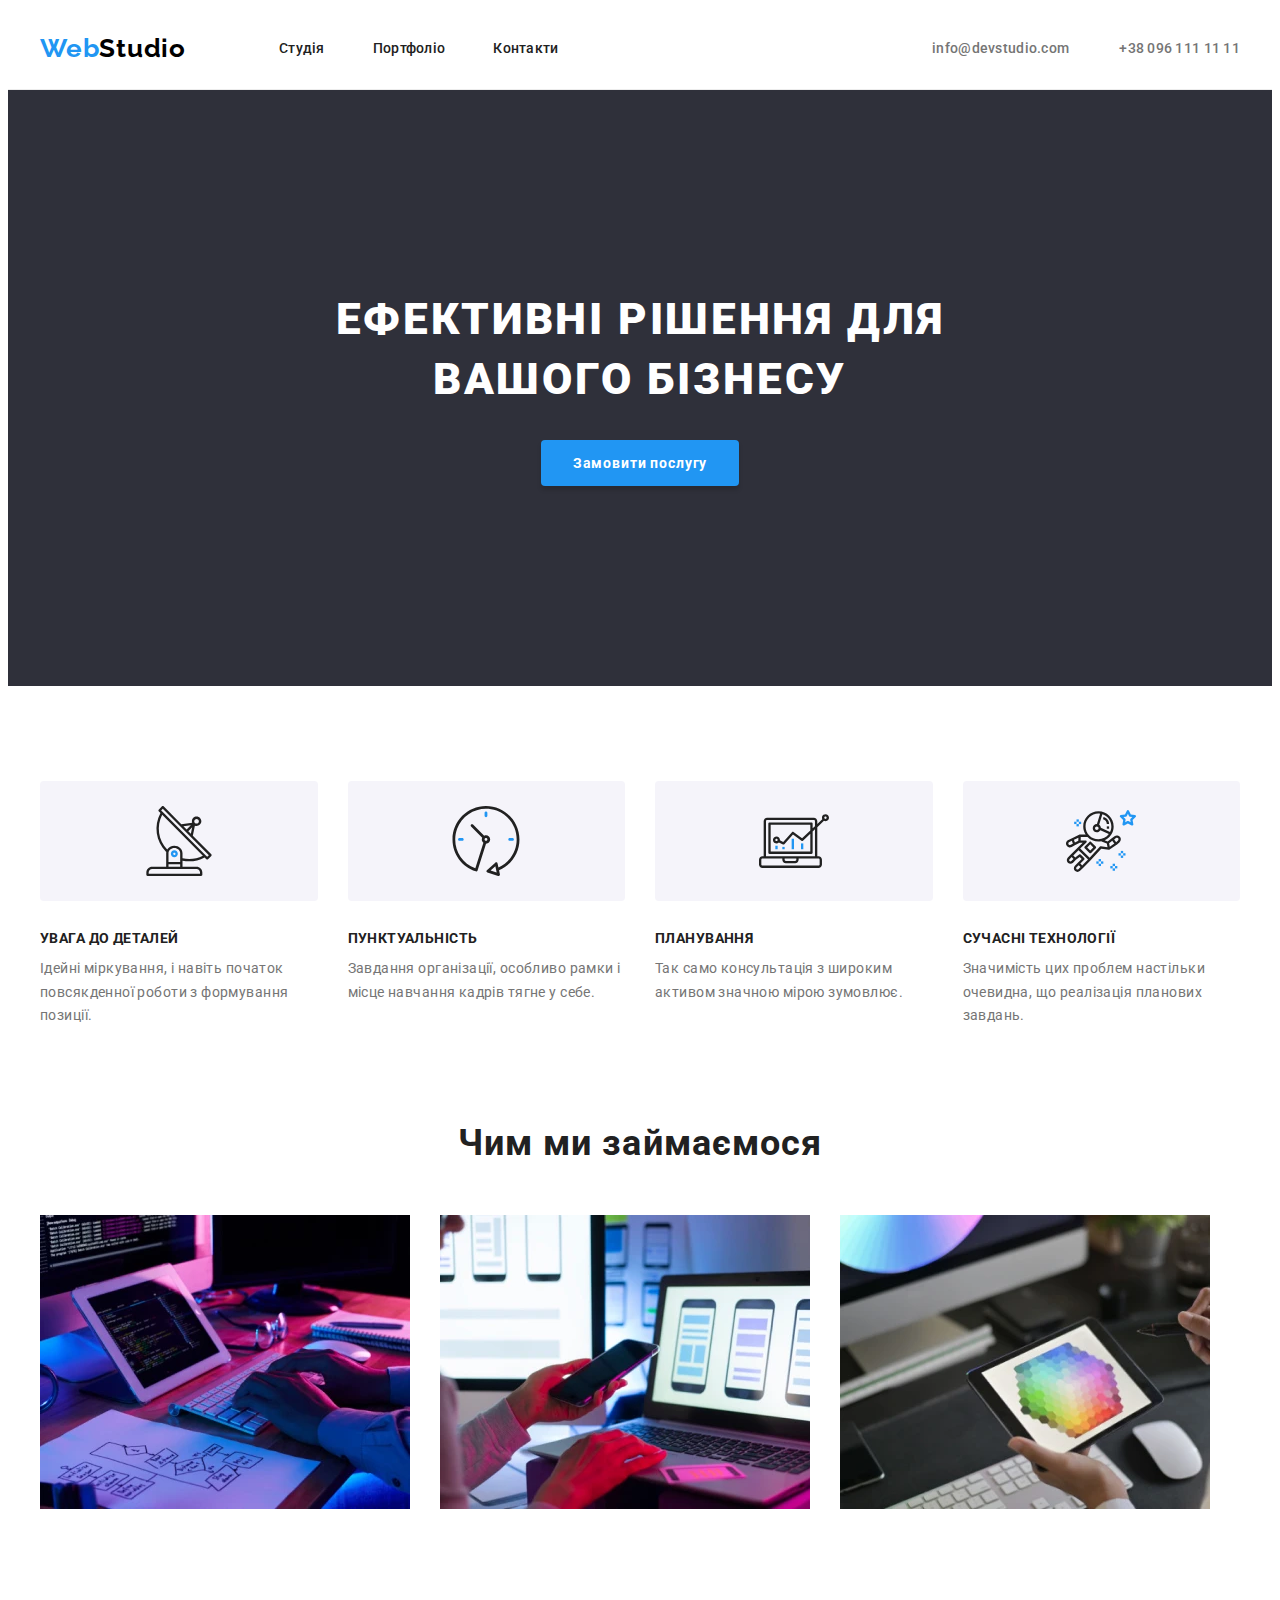
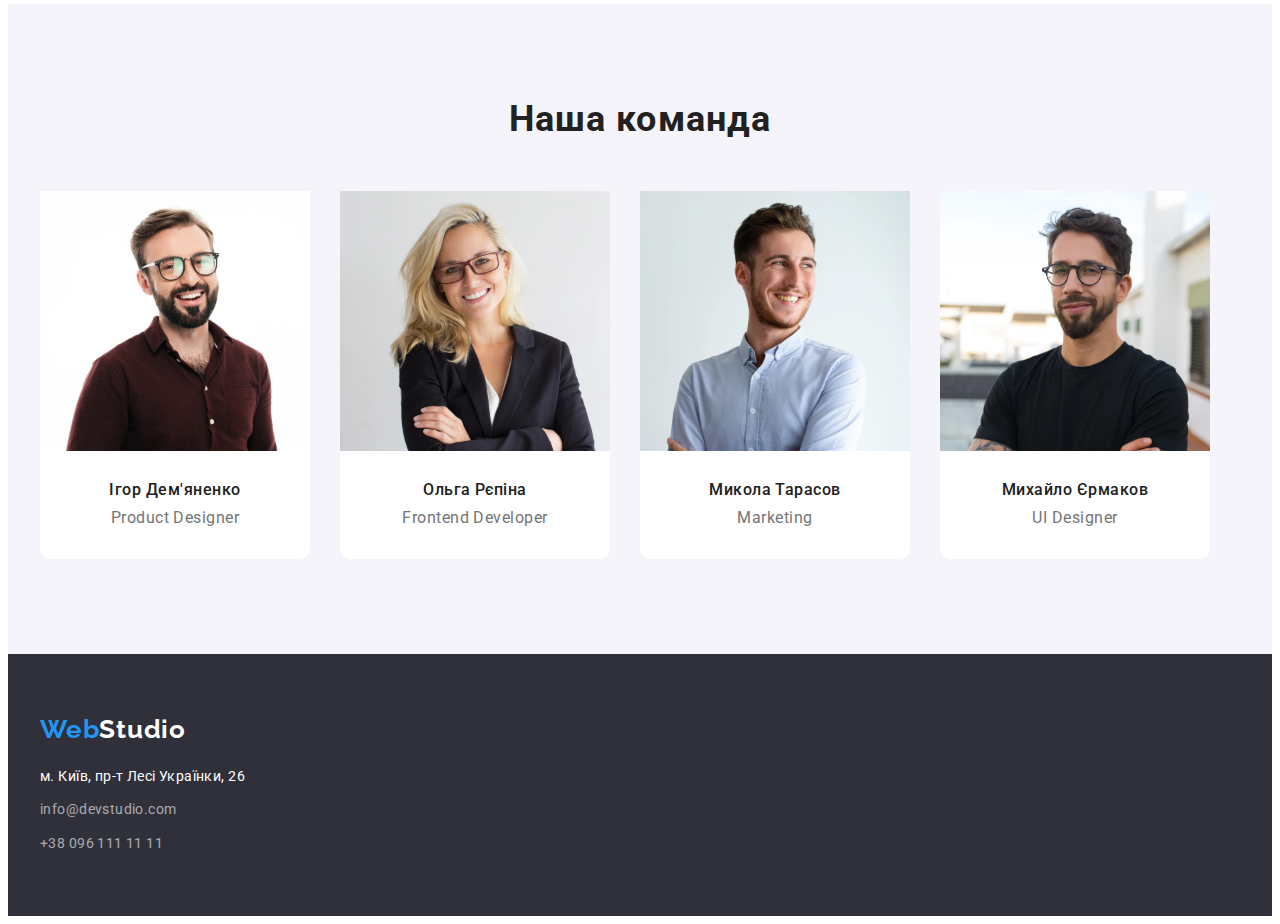
==== commit c691acee: "optimized images" ====
--- a/index.html
+++ b/index.html
@@ -108,21 +108,21 @@
             <li class="work-item">
               <img
                 class="work-photo"
-                src="./src/img/work/frontend.jpg"
+                src="./src/img/work/frontend.webp"
                 alt="Frontend Development"
               />
             </li>
             <li class="work-item">
               <img
                 class="work-photo"
-                src="./src/img/work/design-1.jpg"
+                src="./src/img/work/design-1.webp"
                 alt="Product Design"
               />
             </li>
             <li class="work-item">
               <img
                 class="work-photo"
-                src="./src/img/work/design-2.jpg"
+                src="./src/img/work/design-2.webp"
                 alt="UI Design"
               />
             </li>
@@ -139,7 +139,7 @@
                 <div class="teammate-photo">
                   <img
                     class="teammate-img"
-                    src="./src/img/team/igor.jpg"
+                    src="./src/img/team/igor.webp"
                     alt="Ігор Дем'яненко"
                   />
                 </div>
@@ -152,7 +152,7 @@
                 <div class="teammate-photo">
                   <img
                     class="teammate-img"
-                    src="./src/img/team/olga.jpg"
+                    src="./src/img/team/olga.webp"
                     alt="Ольга Рєпіна"
                   />
                 </div>
@@ -165,7 +165,7 @@
                 <div class="teammate-photo">
                   <img
                     class="teammate-img"
-                    src="./src/img/team/mykola.jpg"
+                    src="./src/img/team/mykola.webp"
                     alt="икола Тарасов"
                   />
                 </div>
@@ -178,7 +178,7 @@
                 <div class="teammate-photo">
                   <img
                     class="teammate-img"
-                    src="./src/img/team/michailo.jpg"
+                    src="./src/img/team/michailo.webp"
                     alt="Михайло Єрмаков"
                   />
                 </div>
--- a/src/styles/style.css
+++ b/src/styles/style.css
@@ -32,6 +32,12 @@
   color: var(--color-text-main);
 }
 
+img {
+  display: block;
+  width: 100%;
+  height: auto;
+}
+
 .container {
   max-width: 1200px;
   margin-right: auto;
@@ -41,6 +47,18 @@
 }
 
 /*HEADER*/
+
+.header {
+  padding-top: 25px;
+  padding-bottom: 25px;
+}
+.header-container {
+  display: flex;
+  justify-content: space-between;
+  align-items: center;
+  gap: 93px;
+}
+
 .logo {
   font-family: var(--font-secondary);
   font-size: 26px;
@@ -52,30 +70,18 @@
   letter-spacing: 0.03em;
 }
 
-.header-container {
-  display: flex;
-  justify-content: space-between;
-  align-items: center;
-  max-width: 1200px;
-}
-
-.header {
-  padding-top: 25px;
-  padding-bottom: 25px;
-}
-
-.logo {
-  margin-right: 93px;
-}
 .logo-part {
   color: var(--color-second-logo);
   letter-spacing: 0.03em;
 }
 
+.navigation {
+  flex-grow: 1;
+}
+
 .nav-list {
   display: flex;
   gap: 48px;
-  margin-right: 344px;
 }
 
 .nav-link {
@@ -172,6 +178,35 @@
   flex-direction: row;
   gap: 30px;
 }
+
+.advantures-item {
+  flex-basis: calc((100% - 90px) / 4);
+}
+
+.advantures-item::before {
+  content: "";
+  display: block;
+  height: 120px;
+  background-color: var(--color-team-section);
+  margin-bottom: 30px;
+  border-radius: 4px;
+  background-image: url(/src/img/description/first.svg);
+  background-size: auto;
+  background-repeat: no-repeat;
+  background-position: center;
+}
+
+.advantures-item:nth-child(2)::before {
+  background-image: url(/src/img/description/second.svg);
+}
+
+.advantures-item:nth-child(3)::before {
+  background-image: url(/src/img/description/third.svg);
+}
+
+.advantures-item:nth-child(4)::before {
+  background-image: url(/src/img/description/fourth.svg);
+}
 .advantures-title {
   font-size: 14px;
   font-weight: 700;
@@ -359,11 +394,7 @@
   box-shadow: 0 2px 2px 0 rgba(0, 0, 0, 0.12), 0 1px 2px 0 rgba(0, 0, 0, 0.08),
     0 3px 1px 0 rgba(0, 0, 0, 0.1);
 }
-.gallery-container {
-  display: flex;
-  flex-direction: column;
-  align-items: center;
-}
+
 .gallery-list {
   display: flex;
   flex-wrap: wrap;
@@ -371,11 +402,16 @@
   row-gap: 30px;
 }
 
+.gallery-item {
+  flex-basis: calc((100% - 60px) / 3);
+}
+
 .gallery-img {
   width: 370px;
   height: 294px;
 }
-.gallery-item {
+
+.gallery {
   border-left: 1px solid var(--color-gallery-border);
   border-right: 1px solid var(--color-gallery-border);
   border-bottom: 1px solid var(--color-gallery-border);
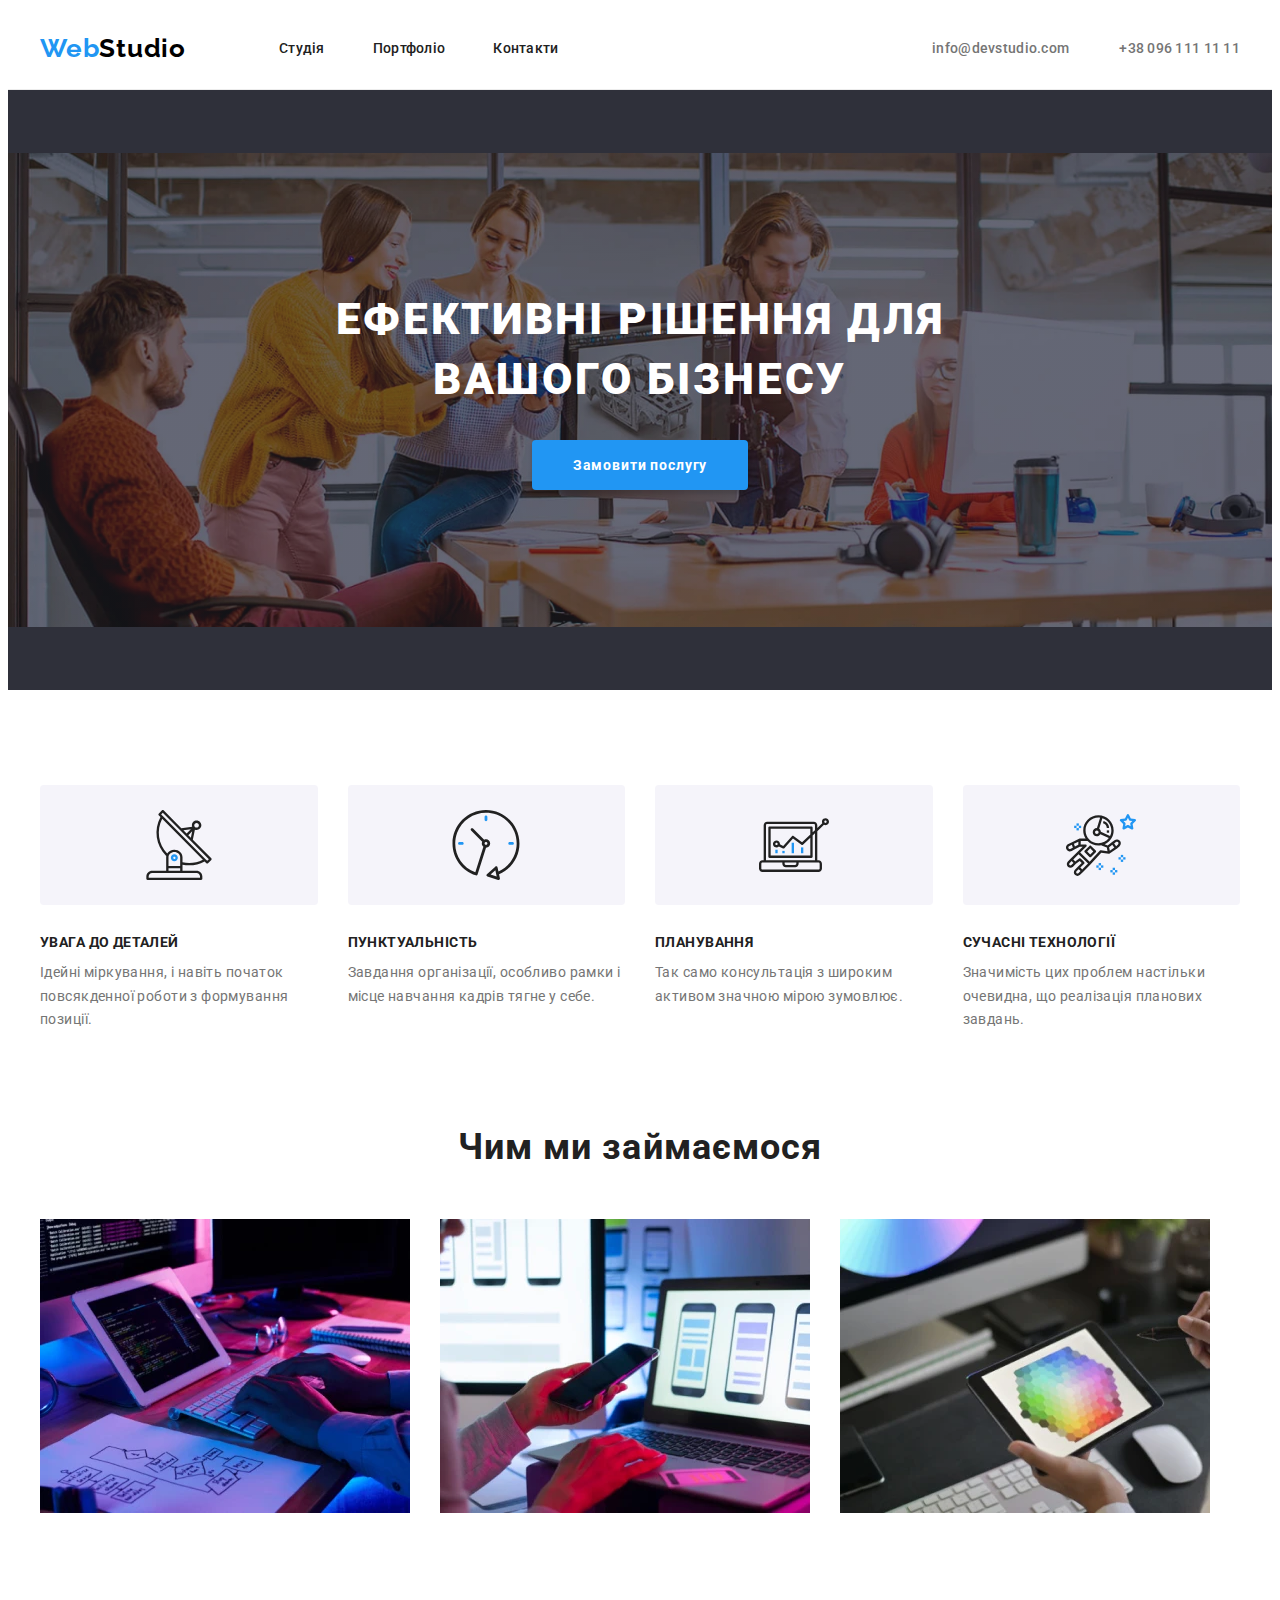
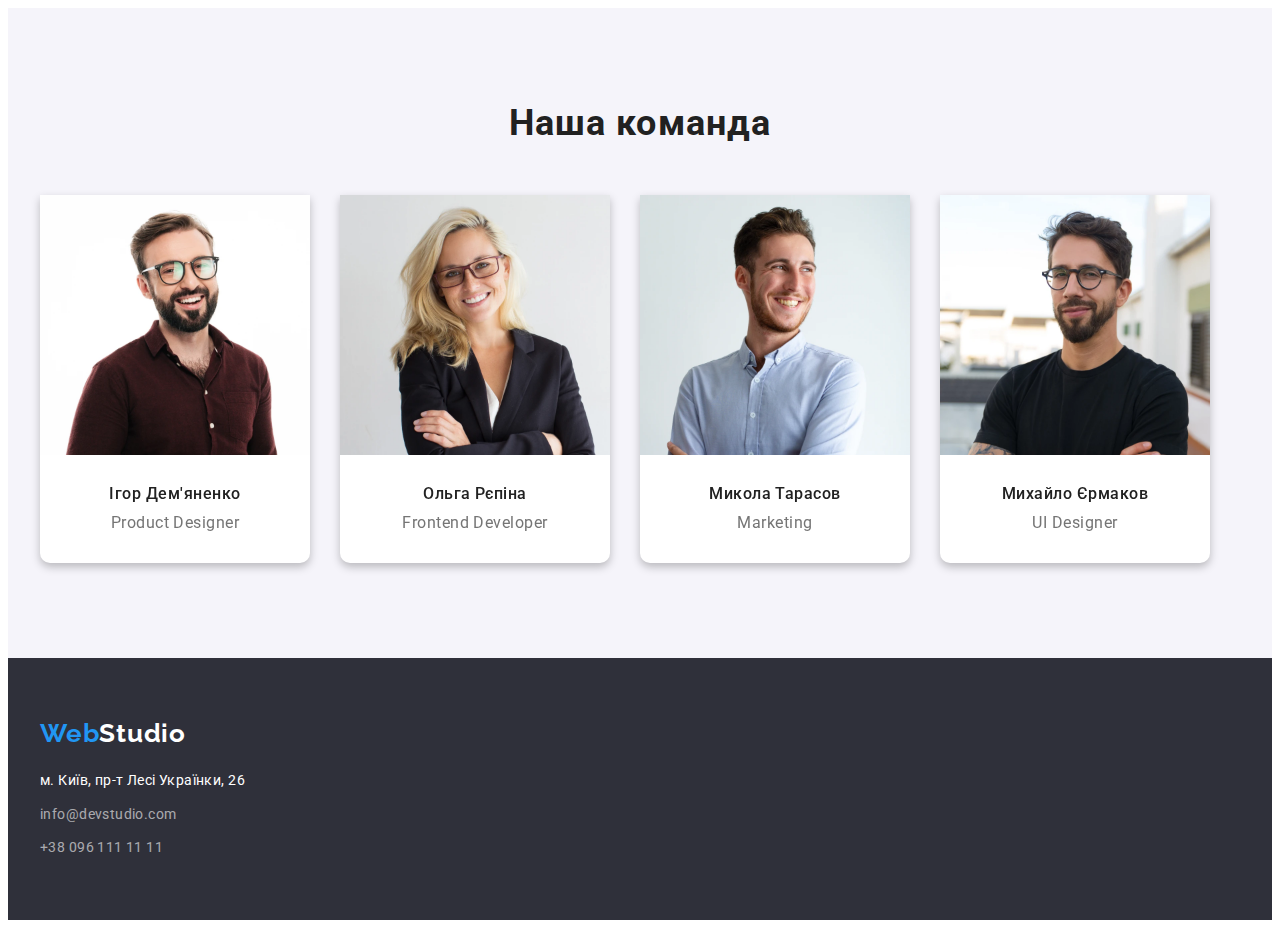
==== commit c1c3e94c: "." ====
--- a/index.html
+++ b/index.html
@@ -59,10 +59,14 @@
     <main class="main">
       <!--Hero section-->
       <section class="hero">
-        <div class="container hero-container">
-          <div class="hero-description">
-            <h1 class="hero-title">ЕФЕКТИВНІ РІШЕННЯ ДЛЯ ВАШОГО БІЗНЕСУ</h1>
-            <button class="hero-button" type="button">Замовити послугу</button>
+        <div class="hero-img">
+          <div class="container hero-container">
+            <div class="hero-description">
+              <h1 class="hero-title">ЕФЕКТИВНІ РІШЕННЯ ДЛЯ ВАШОГО БІЗНЕСУ</h1>
+              <button class="hero-button" type="button">
+                Замовити послугу
+              </button>
+            </div>
           </div>
         </div>
       </section>
--- a/src/styles/style.css
+++ b/src/styles/style.css
@@ -121,8 +121,6 @@
 .hero {
   background-color: var(--color-bg-primary);
   border-top: 1px solid var(--color-header-border);
-  padding-top: 200px;
-  padding-bottom: 200px;
 }
 
 .hero-container {
@@ -131,10 +129,21 @@
   max-width: 1630px;
 }
 
+.hero-img {
+  width: 100%;
+  min-height: 600px;
+  background-repeat: no-repeat;
+  background-position: center;
+  background-size: contain;
+  background-image: linear-gradient(to right, #2f303a63),
+    url(../img/description/hero-img.webp);
+}
+
 .hero-description {
   display: flex;
   flex-direction: column;
   align-items: center;
+  padding-bottom: 200px;
 }
 
 .hero-title {
@@ -146,11 +155,14 @@
   text-transform: uppercase;
   text-align: center;
   max-width: 696px;
+  padding-top: 200px;
 }
 
 .hero-button {
   background-color: var(--color-first-logo);
   font-weight: 700;
+  width: 216px;
+  height: 50px;
   color: var(--color-work-section);
   line-height: 1.87;
   cursor: pointer;
@@ -265,6 +277,7 @@
   border-radius: 10px;
   width: 270px;
   height: 368px;
+  filter: drop-shadow(0px 4px 4px #0000003d);
 }
 
 .teammate-photo {
@@ -404,6 +417,7 @@
 
 .gallery-item {
   flex-basis: calc((100% - 60px) / 3);
+  box-shadow: 0px 4px 4px #0000003d;
 }
 
 .gallery-img {
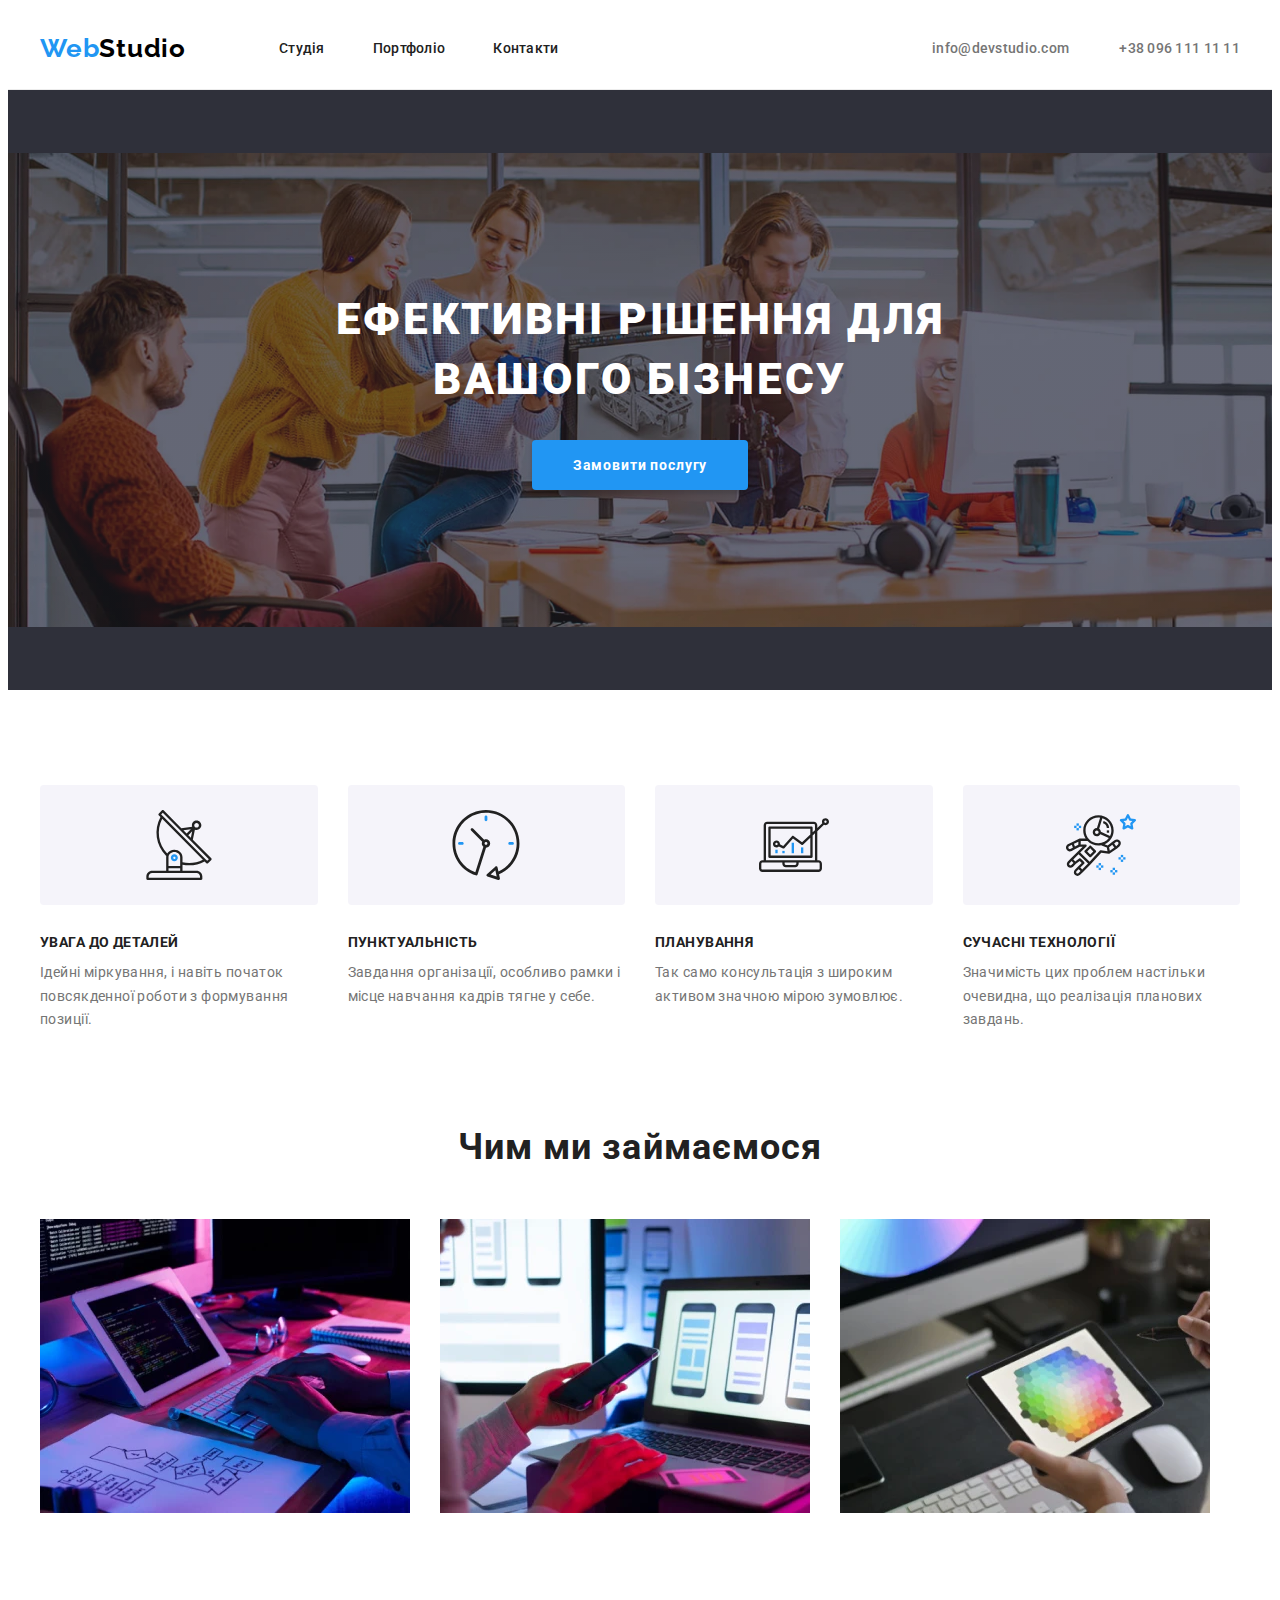
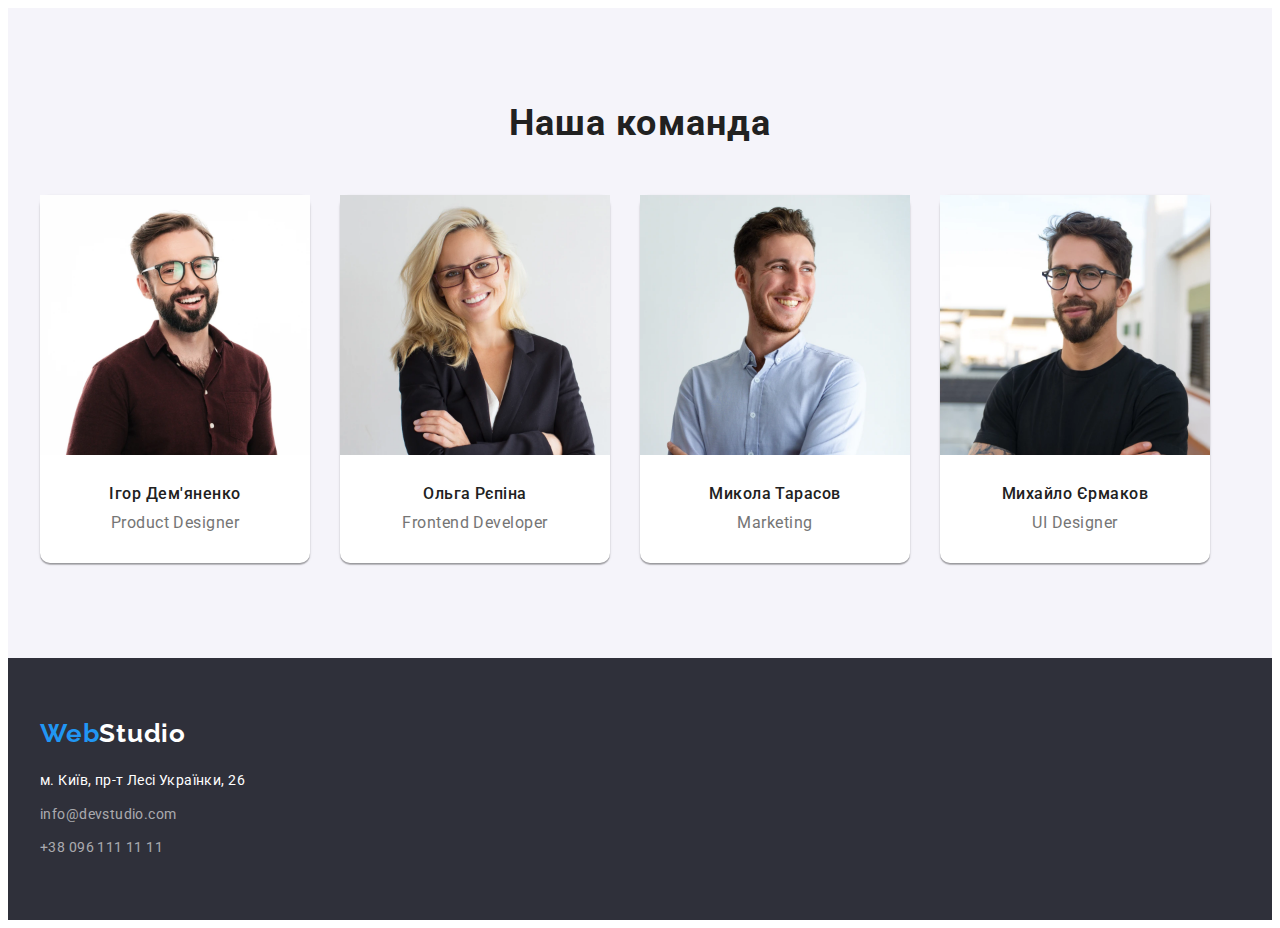
==== commit 6fb98dee: "fixed mistakes" ====
--- a/index.html
+++ b/index.html
@@ -59,14 +59,10 @@
     <main class="main">
       <!--Hero section-->
       <section class="hero">
-        <div class="hero-img">
-          <div class="container hero-container">
-            <div class="hero-description">
-              <h1 class="hero-title">ЕФЕКТИВНІ РІШЕННЯ ДЛЯ ВАШОГО БІЗНЕСУ</h1>
-              <button class="hero-button" type="button">
-                Замовити послугу
-              </button>
-            </div>
+        <div class="container hero-container">
+          <div class="hero-description">
+            <h1 class="hero-title">ЕФЕКТИВНІ РІШЕННЯ ДЛЯ ВАШОГО БІЗНЕСУ</h1>
+            <button class="hero-button" type="button">Замовити послугу</button>
           </div>
         </div>
       </section>
--- a/src/styles/style.css
+++ b/src/styles/style.css
@@ -121,22 +121,18 @@
 .hero {
   background-color: var(--color-bg-primary);
   border-top: 1px solid var(--color-header-border);
-}
-
-.hero-container {
-  display: flex;
-  justify-content: center;
-  max-width: 1630px;
-}
-
-.hero-img {
   width: 100%;
-  min-height: 600px;
+  height: 600px;
   background-repeat: no-repeat;
   background-position: center;
   background-size: contain;
   background-image: linear-gradient(to right, #2f303a63),
     url(../img/description/hero-img.webp);
+}
+
+.hero-container {
+  display: flex;
+  justify-content: center;
 }
 
 .hero-description {
@@ -277,7 +273,8 @@
   border-radius: 10px;
   width: 270px;
   height: 368px;
-  filter: drop-shadow(0px 4px 4px #0000003d);
+  box-shadow: 0 2px 1px 0 rgba(0, 0, 0, 0.2), 0 1px 1px 0 rgba(0, 0, 0, 0.14),
+    0 1px 3px 0 rgba(0, 0, 0, 0.12);
 }
 
 .teammate-photo {
@@ -417,11 +414,10 @@
 
 .gallery-item {
   flex-basis: calc((100% - 60px) / 3);
-  box-shadow: 0px 4px 4px #0000003d;
 }
 
 .gallery-img {
-  width: 370px;
+  width: 368px;
   height: 294px;
 }
 
@@ -431,6 +427,11 @@
   border-bottom: 1px solid var(--color-gallery-border);
   border-top: none;
   max-width: 370px;
+}
+
+.gallery:hover {
+  box-shadow: 1px 4px 6px 0 rgba(0, 0, 0, 0.16), 0 4px 4px 0 rgba(0, 0, 0, 0.06),
+    0 1px 1px 0 rgba(0, 0, 0, 0.12);
 }
 
 .gallery-name {
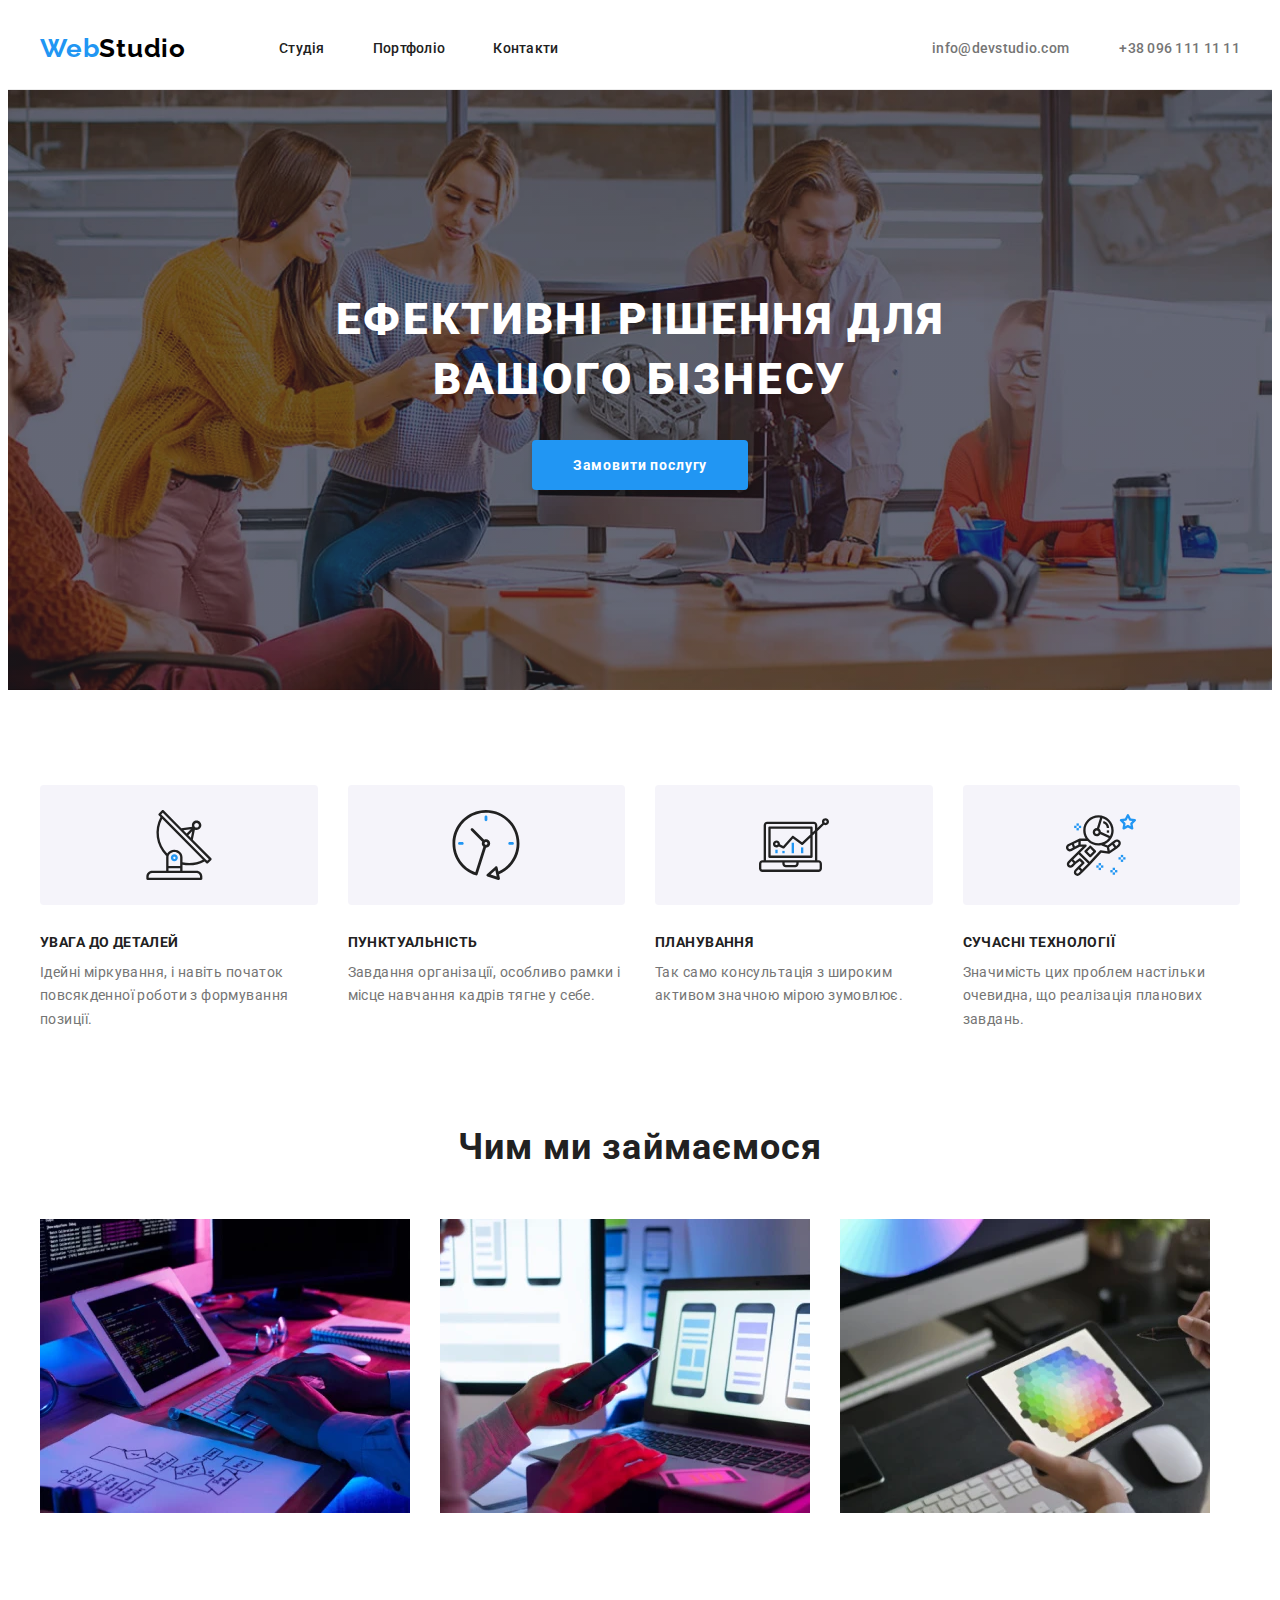
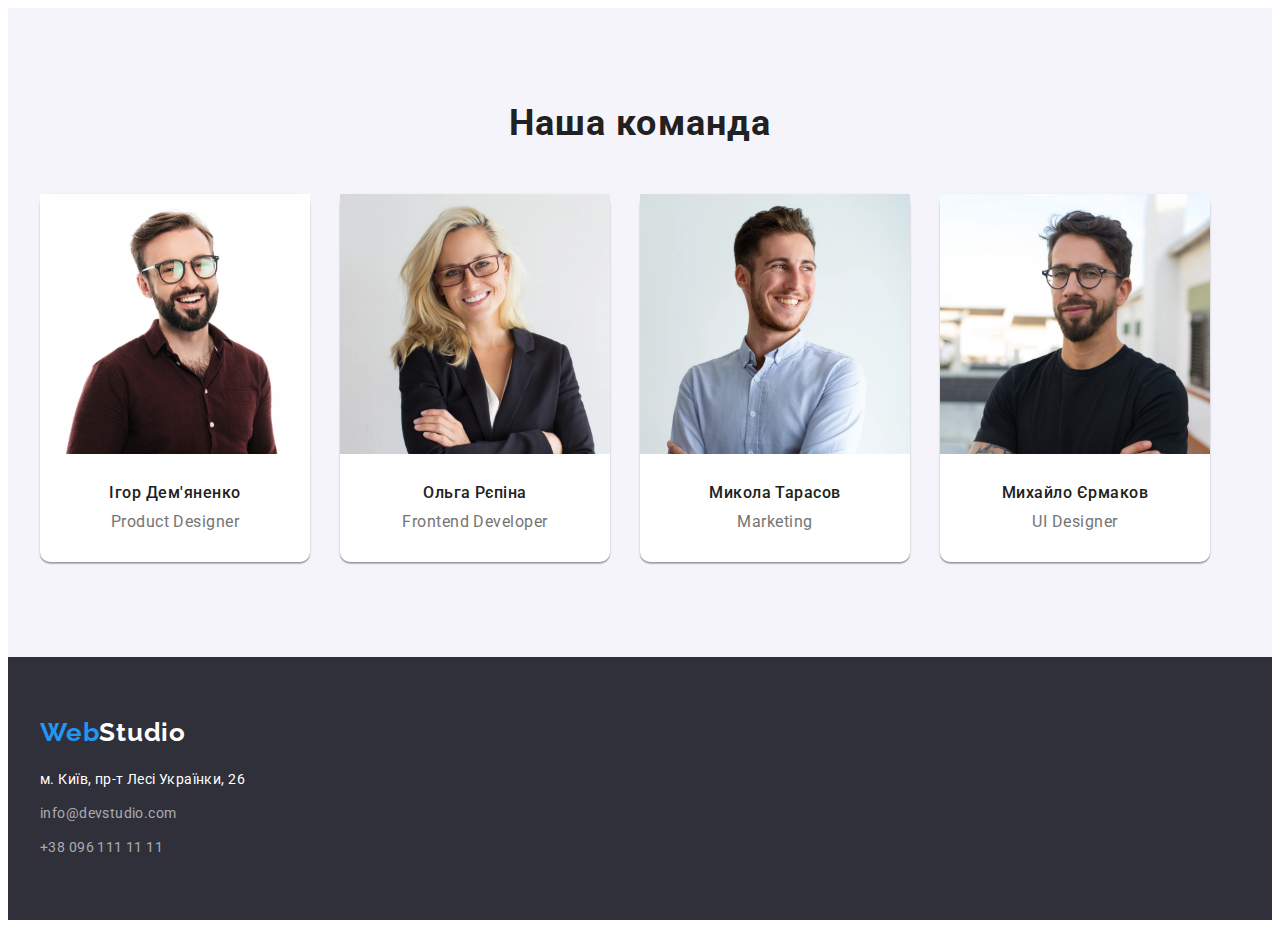
==== commit 89f49b2b: "fixed mistakes" ====
--- a/index.html
+++ b/index.html
@@ -190,7 +190,7 @@
         </div>
       </section>
     </main>
-    <!--Footer-->
+    <!--Footerr-->
     <footer class="footer">
       <div class="container footer-container">
         <a class="footer-logo" href="/index.html"
--- a/src/styles/style.css
+++ b/src/styles/style.css
@@ -121,11 +121,9 @@
 .hero {
   background-color: var(--color-bg-primary);
   border-top: 1px solid var(--color-header-border);
-  width: 100%;
-  height: 600px;
   background-repeat: no-repeat;
   background-position: center;
-  background-size: contain;
+  background-size: cover;
   background-image: linear-gradient(to right, #2f303a63),
     url(../img/description/hero-img.webp);
 }
